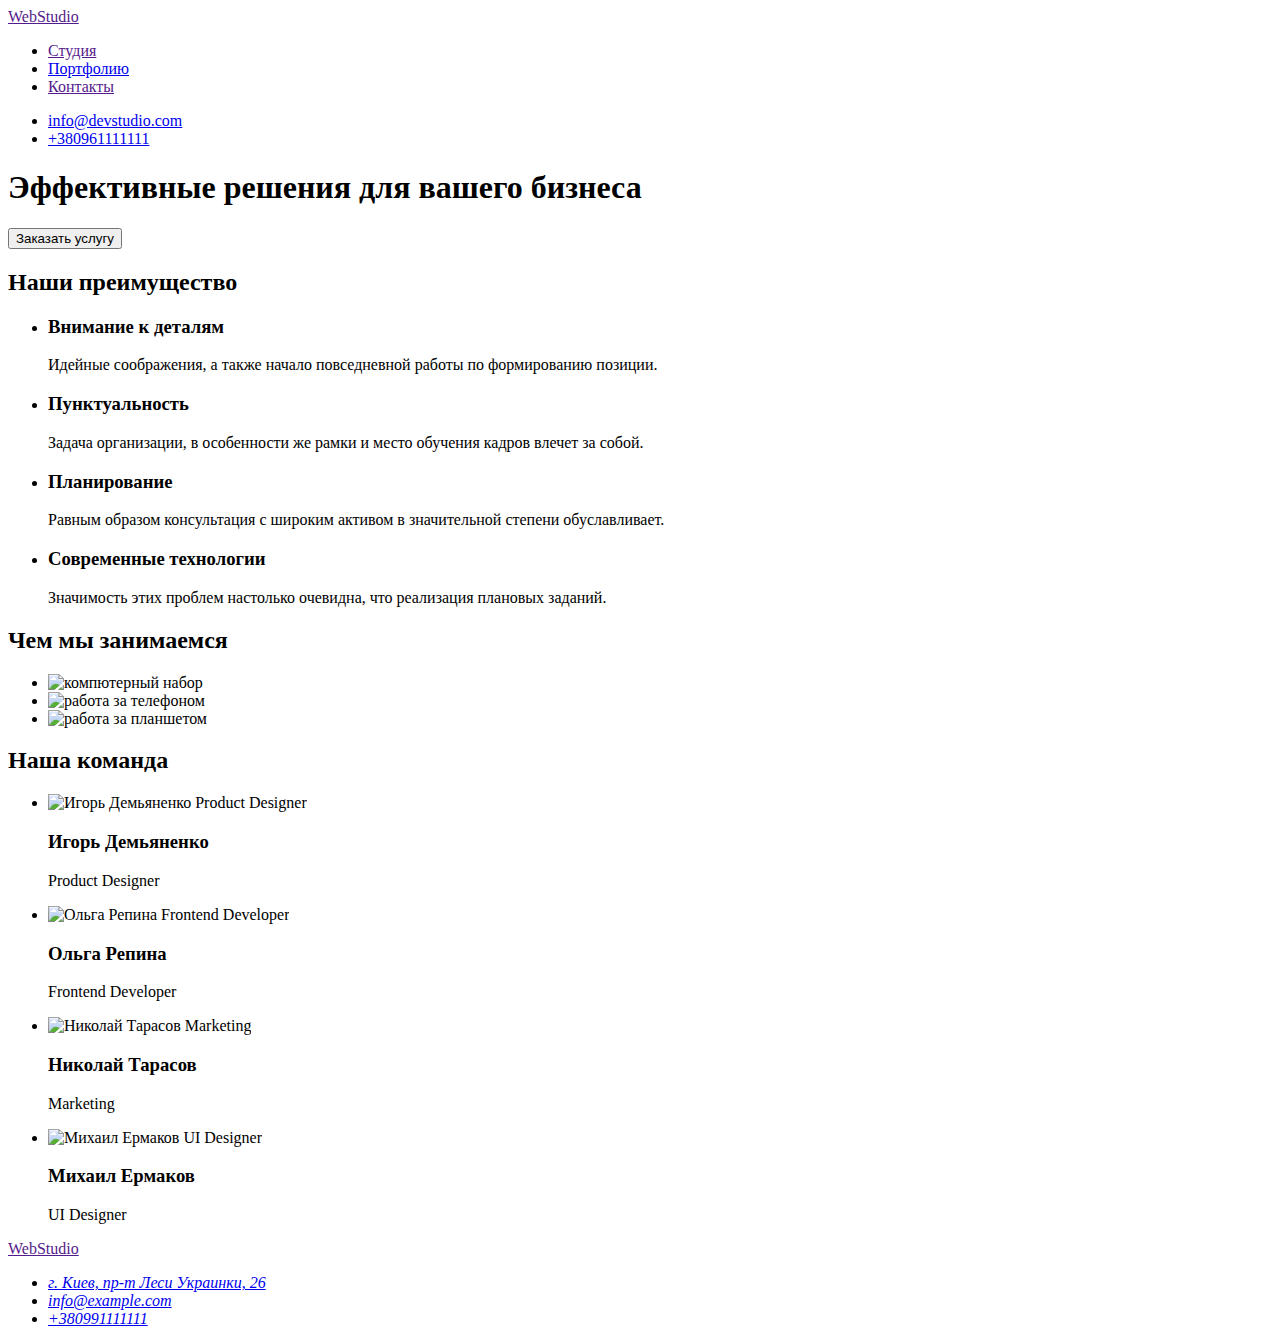
==== index.html @ 157e1feb "Add files via upload" ====
<!DOCTYPE html>
<html lang="ru">
  <head>
    <meta charset="UTF-8" />
    <meta http-equiv="X-UA-Compatible" content="IE=edge" />
    <meta name="viewport" content="width=device-width, initial-scale=1.0" />
    <link rel="preconnect" href="https://fonts.googleapis.com" />
    <link rel="preconnect" href="https://fonts.gstatic.com" crossorigin />
    <link
      href="https://fonts.googleapis.com/css2?family=Raleway:wght@700&family=Roboto:wght@400;500;700;900&display=swap"
      rel="stylesheet"
    />
    <link rel="stylesheet" href="./css/style.css" />
    <title>WebStudio</title>
  </head>
  <body>
    <header class="header">
      <nav class="header-nav">
        <a href="" class="header-logo"
          >Web<span class="header-logo-studio">Studio</span>
        </a>
        <ul class="header-list-item">
          <li><a href="" class="header-link-current">Студия</a></li>
          <li><a href="./portfolio.html" class="header-link">Портфолию</a></li>
          <li><a href="" class="header-link">Контакты</a></li>
        </ul>
      </nav>
      <ul class="header-list-item">
        <li class="header-list">
          <a href="mailto:info@devstudio.com" class="link-contact"
            >info@devstudio.com</a
          >
        </li>
        <li class="header-list">
          <a href="tel:+380961111111" class="link-contact">+380961111111</a>
        </li>
      </ul>
    </header>

    <main class="main">
      <section class="main-link">
        <h1 class="main-item">Эффективные решения для вашего бизнеса</h1>
        <button type="button" class="header-btn">Заказать услугу</button>
      </section>

      <section class="hero">
        <h2 class="hero-item">Наши преимущество</h2>
        <ul class="header-list-item">
          <li class="hero-link">
            <h3 class="hero-link-info">Внимание к деталям</h3>
            <p class="hero-info">
              Идейные соображения, а также начало повседневной работы по
              формированию позиции.
            </p>
          </li>
          <li class="hero-link">
            <h3 class="hero-link-info">Пунктуальность</h3>
            <p class="hero-info">
              Задача организации, в особенности же рамки и место обучения кадров
              влечет за собой.
            </p>
          </li>
          <li class="hero-link">
            <h3 class="hero-link-info">Планирование</h3>
            <p class="hero-info">
              Равным образом консультация с широким активом в значительной
              степени обуславливает.
            </p>
          </li>
          <li class="hero-link">
            <h3 class="hero-link-info">Современные технологии</h3>
            <p class="hero-info">
              Значимость этих проблем настолько очевидна, что реализация
              плановых заданий.
            </p>
          </li>
        </ul>
      </section>
      <section class="images">
        <h2 class="images-item">Чем мы занимаемся</h2>
        <ul class="header-list-item">
          <li class="images-link">
            <img src="./images/box1.jpg" alt="компютерный набор" width="370" />
          </li>
          <li class="images-link">
            <img
              src="./images/box2.jpg"
              alt="работа за телефоном"
              width="370"
            />
          </li>
          <li class="images-link">
            <img
              src="./images/box3.jpg"
              alt="работа за планшетом"
              width="370"
            />
          </li>
        </ul>
      </section>
      <section class="personal">
        <h2 class="personal-item">Наша команда</h2>
        <ul class="header-list-item">
          <li class="personal-link">
            <img
              src="./images/img(1).jpg"
              alt="Игорь Демьяненко Product Designer"
              width="270"
            />
            <h3 class="personal-link-item">Игорь Демьяненко</h3>
            <p class="personal-item-info">Product Designer</p>
          </li>
          <li class="personal-link">
            <img
              src="./images/img(2).jpg"
              alt="Ольга Репина Frontend Developer"
              width="270"
            />
            <h3 class="personal-link-item">Ольга Репина</h3>
            <p class="personal-item-info">Frontend Developer</p>
          </li>
          <li class="personal-link">
            <img
              src="./images/img(3).jpg"
              alt="Николай Тарасов Marketing"
              width="270"
            />
            <h3 class="personal-link-item">Николай Тарасов</h3>
            <p class="personal-item-info">Marketing</p>
          </li>
          <li class="personal-link">
            <img
              src="./images/img(4).jpg"
              alt="Михаил Ермаков UI Designer"
              width="270"
            />
            <h3 class="personal-link-item">Михаил Ермаков</h3>
            <p class="personal-item-info">UI Designer</p>
          </li>
        </ul>
      </section>
      <footer class="footer">
        <a href="" class="footer-logo"
          >Web<span class="footer-logo-studio">Studio</span></a
        >
        <address class="address">
          <ul class="header-list-item">
            <li class="address-info">
              <a
                class="address"
                href="https://goo.gl/maps/joUUec5pybABdhPs8"
                target="_blank"
                rel="noopener noindex nofollow"
                >г. Киев, пр-т Леси Украинки, 26</a
              >
            </li>
            <li class="address-link">
              <a href="mailto:info@example.com" class="address-contact"
                >info@example.com</a
              >
            </li>
            <li class="address-link">
              <a href="tel:+380991111111" class="address-contact"
                >+380991111111</a
              >
            </li>
          </ul>
        </address>
      </footer>
    </main>
  </body>
</html>
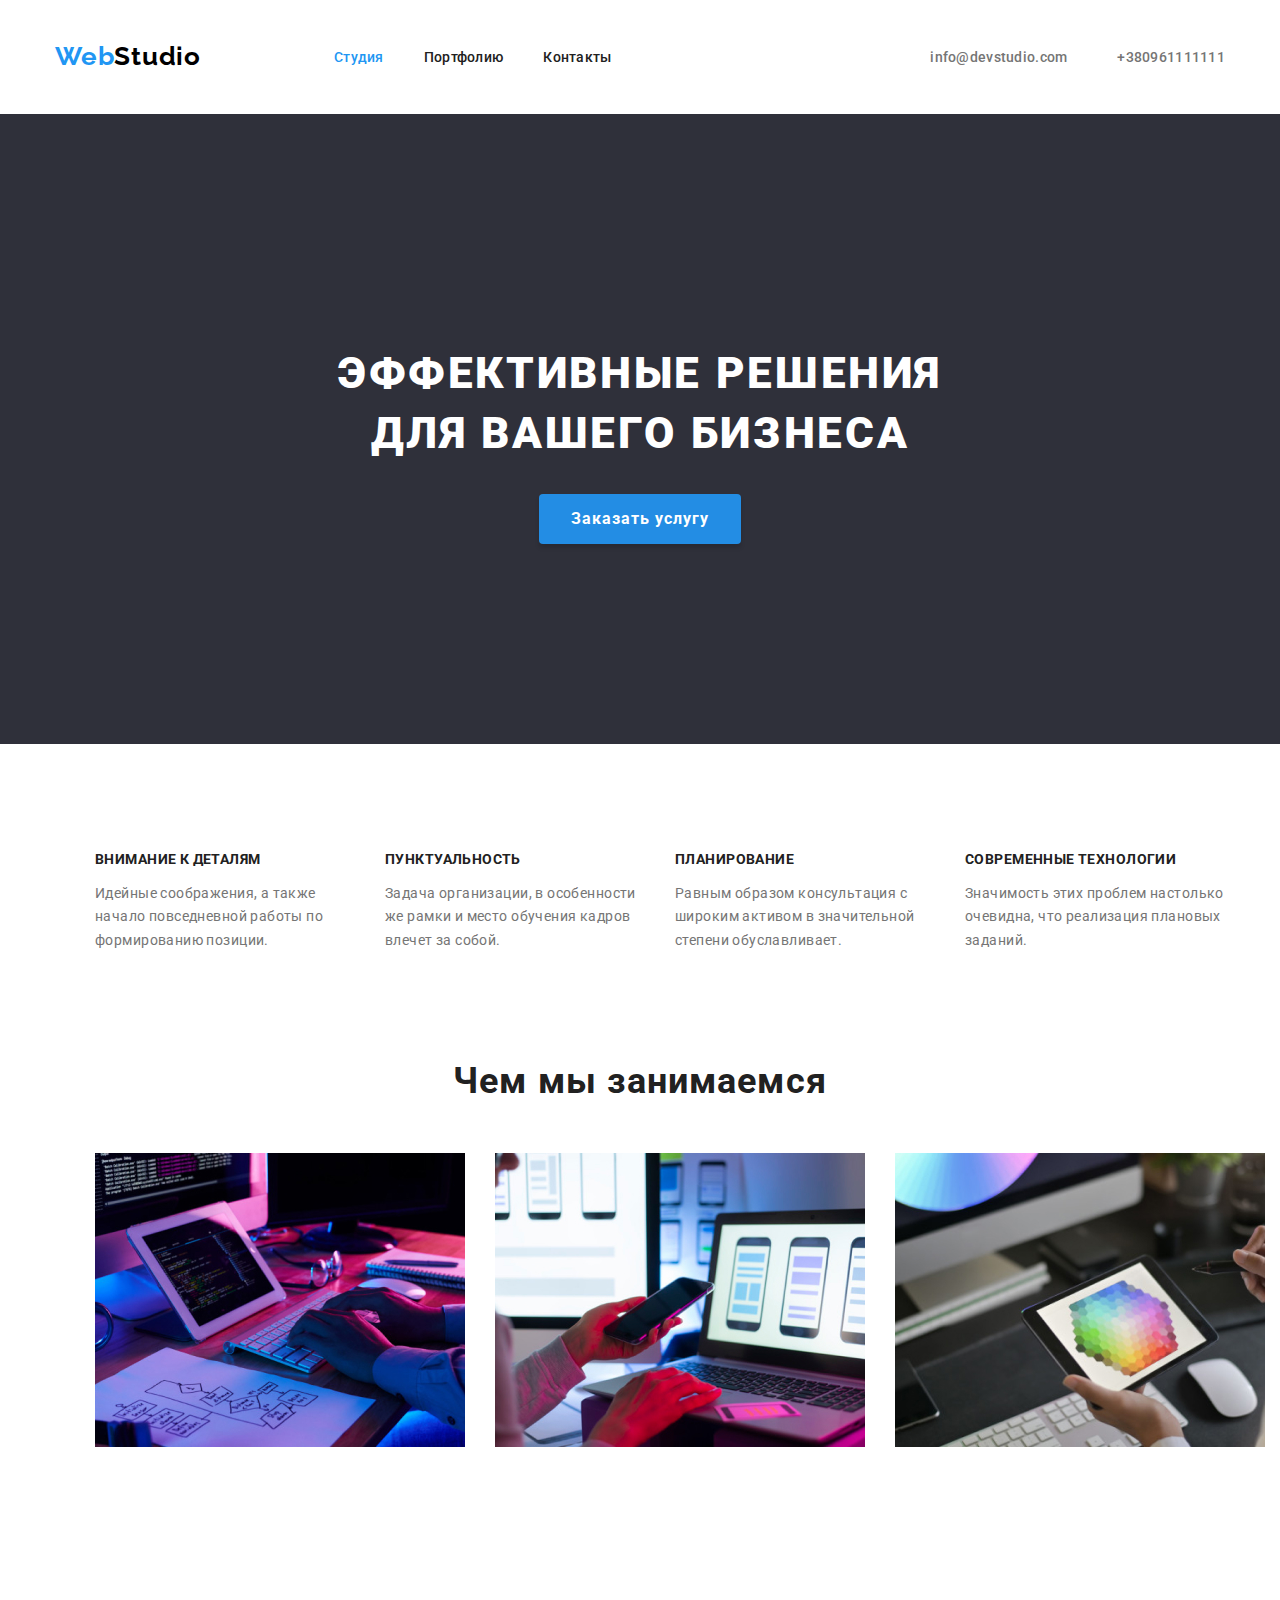
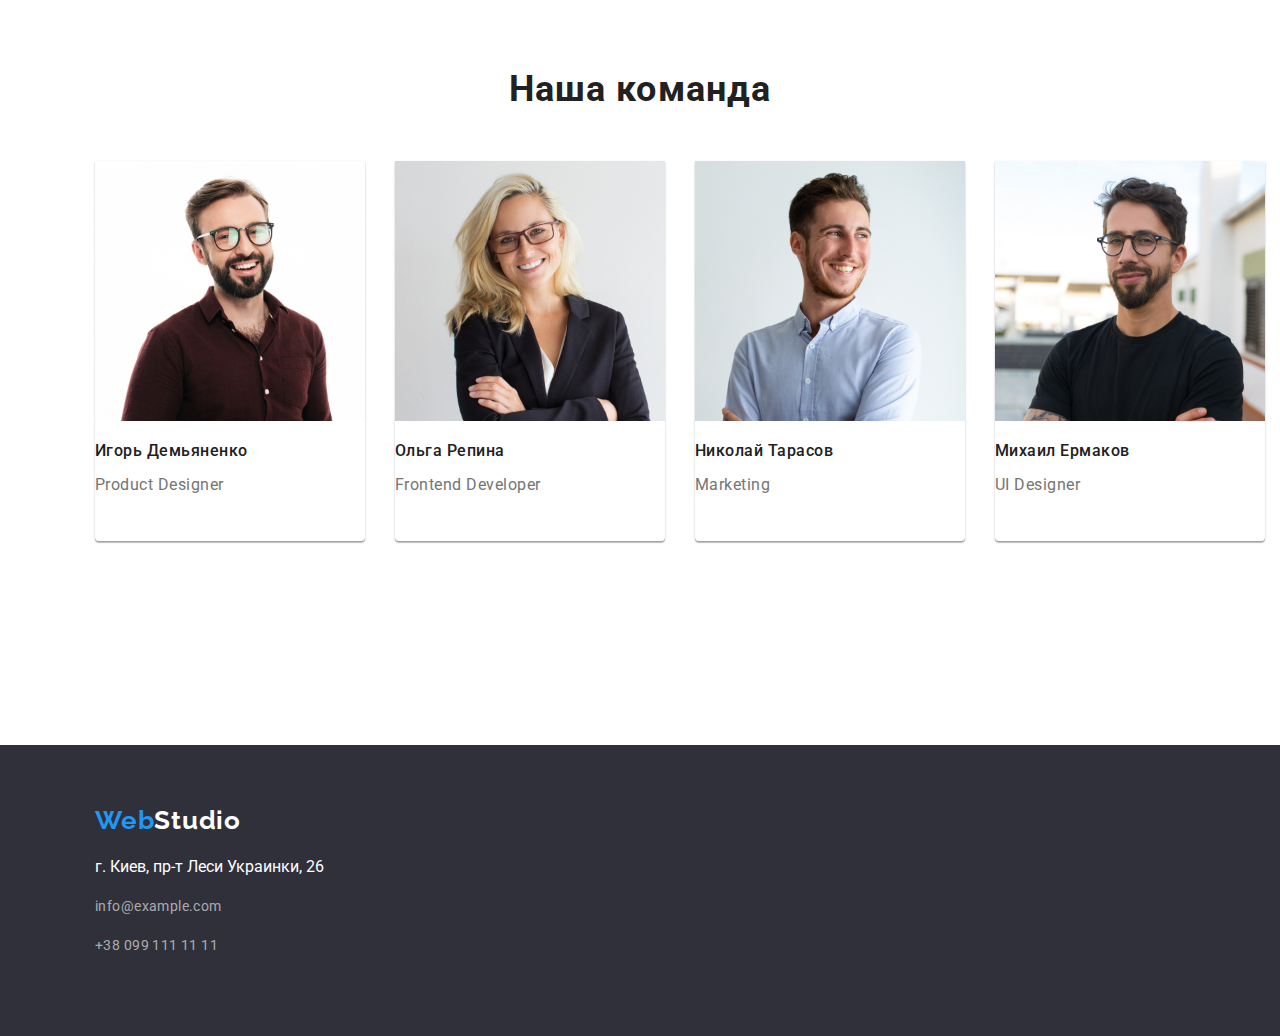
==== commit c2a2cc1f: "start" ====
--- a/index.html
+++ b/index.html
@@ -7,6 +7,13 @@
     <link rel="preconnect" href="https://fonts.googleapis.com" />
     <link rel="preconnect" href="https://fonts.gstatic.com" crossorigin />
     <link
+      rel="stylesheet"
+      href="https://cdnjs.cloudflare.com/ajax/libs/modern-normalize/1.1.0/modern-normalize.css"
+      integrity="sha512-Y0MM+V6ymRKN2zStTqzQ227DWhhp4Mzdo6gnlRnuaNCbc+YN/ZH0sBCLTM4M0oSy9c9VKiCvd4Jk44aCLrNS5Q=="
+      crossorigin="anonymous"
+      referrerpolicy="no-referrer"
+    />
+    <link
       href="https://fonts.googleapis.com/css2?family=Raleway:wght@700&family=Roboto:wght@400;500;700;900&display=swap"
       rel="stylesheet"
     />
@@ -15,157 +22,184 @@
   </head>
   <body>
     <header class="header">
-      <nav class="header-nav">
-        <a href="" class="header-logo"
-          >Web<span class="header-logo-studio">Studio</span>
-        </a>
-        <ul class="header-list-item">
-          <li><a href="" class="header-link-current">Студия</a></li>
-          <li><a href="./portfolio.html" class="header-link">Портфолию</a></li>
-          <li><a href="" class="header-link">Контакты</a></li>
-        </ul>
-      </nav>
-      <ul class="header-list-item">
-        <li class="header-list">
-          <a href="mailto:info@devstudio.com" class="link-contact"
-            >info@devstudio.com</a
-          >
-        </li>
-        <li class="header-list">
-          <a href="tel:+380961111111" class="link-contact">+380961111111</a>
-        </li>
-      </ul>
+      <div class="container main-nav">
+        <nav class="header-nav">
+          <a href="" class="header-logo"
+            >Web<span class="header-logo-studio">Studio</span>
+          </a>
+          <ul class="header-item">
+            <li class="header-list">
+              <a href="" class="header-link-current">Студия</a>
+            </li>
+            <li class="header-list">
+              <a href="./portfolio.html" class="header-link">Портфолию</a>
+            </li>
+            <li class="header-list">
+              <a href="" class="header-link">Контакты</a>
+            </li>
+          </ul>
+
+          <div class="header-item-contact-item">
+            <ul class="header-item-contact">
+              <li class="header-list">
+                <a href="mailto:info@devstudio.com" class="link-contact"
+                  >info@devstudio.com</a
+                >
+              </li>
+              <li class="header-list">
+                <a href="tel:+380961111111" class="link-contact"
+                  >+380961111111</a
+                >
+              </li>
+            </ul>
+          </div>
+        </nav>
+      </div>
     </header>
 
     <main class="main">
       <section class="main-link">
-        <h1 class="main-item">Эффективные решения для вашего бизнеса</h1>
-        <button type="button" class="header-btn">Заказать услугу</button>
+        <div class="container-btn">
+          <h1 class="main-item">Эффективные решения для вашего бизнеса</h1>
+          <button type="button" class="header-btn">Заказать услугу</button>
+        </div>
       </section>
 
       <section class="hero">
         <h2 class="hero-item">Наши преимущество</h2>
-        <ul class="header-list-item">
-          <li class="hero-link">
-            <h3 class="hero-link-info">Внимание к деталям</h3>
-            <p class="hero-info">
-              Идейные соображения, а также начало повседневной работы по
-              формированию позиции.
-            </p>
-          </li>
-          <li class="hero-link">
-            <h3 class="hero-link-info">Пунктуальность</h3>
-            <p class="hero-info">
-              Задача организации, в особенности же рамки и место обучения кадров
-              влечет за собой.
-            </p>
-          </li>
-          <li class="hero-link">
-            <h3 class="hero-link-info">Планирование</h3>
-            <p class="hero-info">
-              Равным образом консультация с широким активом в значительной
-              степени обуславливает.
-            </p>
-          </li>
-          <li class="hero-link">
-            <h3 class="hero-link-info">Современные технологии</h3>
-            <p class="hero-info">
-              Значимость этих проблем настолько очевидна, что реализация
-              плановых заданий.
-            </p>
-          </li>
-        </ul>
+        <div class="container-hero">
+          <ul class="header-list-item">
+            <li class="hero-link">
+              <h3 class="hero-link-info">Внимание к деталям</h3>
+              <p class="hero-info">
+                Идейные соображения, а также начало повседневной работы по
+                формированию позиции.
+              </p>
+            </li>
+            <li class="hero-link">
+              <h3 class="hero-link-info">Пунктуальность</h3>
+              <p class="hero-info">
+                Задача организации, в особенности же рамки и место обучения
+                кадров влечет за собой.
+              </p>
+            </li>
+            <li class="hero-link">
+              <h3 class="hero-link-info">Планирование</h3>
+              <p class="hero-info">
+                Равным образом консультация с широким активом в значительной
+                степени обуславливает.
+              </p>
+            </li>
+            <li class="hero-link">
+              <h3 class="hero-link-info">Современные технологии</h3>
+              <p class="hero-info">
+                Значимость этих проблем настолько очевидна, что реализация
+                плановых заданий.
+              </p>
+            </li>
+          </ul>
+        </div>
       </section>
       <section class="images">
-        <h2 class="images-item">Чем мы занимаемся</h2>
-        <ul class="header-list-item">
-          <li class="images-link">
-            <img src="./images/box1.jpg" alt="компютерный набор" width="370" />
-          </li>
-          <li class="images-link">
-            <img
-              src="./images/box2.jpg"
-              alt="работа за телефоном"
-              width="370"
-            />
-          </li>
-          <li class="images-link">
-            <img
-              src="./images/box3.jpg"
-              alt="работа за планшетом"
-              width="370"
-            />
-          </li>
-        </ul>
+        <div class="container-images">
+          <h2 class="images-item">Чем мы занимаемся</h2>
+          <ul class="header-list-item-images">
+            <li class="images-link">
+              <img
+                src="./images/box1.jpg"
+                alt="компютерный набор"
+                width="370"
+              />
+            </li>
+            <li class="images-link">
+              <img
+                src="./images/box2.jpg"
+                alt="работа за телефоном"
+                width="370"
+              />
+            </li>
+            <li class="images-link">
+              <img
+                src="./images/box3.jpg"
+                alt="работа за планшетом"
+                width="370"
+              />
+            </li>
+          </ul>
+        </div>
       </section>
       <section class="personal">
-        <h2 class="personal-item">Наша команда</h2>
-        <ul class="header-list-item">
-          <li class="personal-link">
-            <img
-              src="./images/img(1).jpg"
-              alt="Игорь Демьяненко Product Designer"
-              width="270"
-            />
-            <h3 class="personal-link-item">Игорь Демьяненко</h3>
-            <p class="personal-item-info">Product Designer</p>
-          </li>
-          <li class="personal-link">
-            <img
-              src="./images/img(2).jpg"
-              alt="Ольга Репина Frontend Developer"
-              width="270"
-            />
-            <h3 class="personal-link-item">Ольга Репина</h3>
-            <p class="personal-item-info">Frontend Developer</p>
-          </li>
-          <li class="personal-link">
-            <img
-              src="./images/img(3).jpg"
-              alt="Николай Тарасов Marketing"
-              width="270"
-            />
-            <h3 class="personal-link-item">Николай Тарасов</h3>
-            <p class="personal-item-info">Marketing</p>
-          </li>
-          <li class="personal-link">
-            <img
-              src="./images/img(4).jpg"
-              alt="Михаил Ермаков UI Designer"
-              width="270"
-            />
-            <h3 class="personal-link-item">Михаил Ермаков</h3>
-            <p class="personal-item-info">UI Designer</p>
-          </li>
-        </ul>
+        <div class="container-personal">
+          <h2 class="personal-item">Наша команда</h2>
+          <ul class="header-list-item-personal">
+            <li class="personal-link">
+              <img
+                src="./images/img(1).jpg"
+                alt="Игорь Демьяненко Product Designer"
+                width="270"
+              />
+              <h3 class="personal-link-item">Игорь Демьяненко</h3>
+              <p class="personal-item-info">Product Designer</p>
+            </li>
+            <li class="personal-link">
+              <img
+                src="./images/img(2).jpg"
+                alt="Ольга Репина Frontend Developer"
+                width="270"
+              />
+              <h3 class="personal-link-item">Ольга Репина</h3>
+              <p class="personal-item-info">Frontend Developer</p>
+            </li>
+            <li class="personal-link">
+              <img
+                src="./images/img(3).jpg"
+                alt="Николай Тарасов Marketing"
+                width="270"
+              />
+              <h3 class="personal-link-item">Николай Тарасов</h3>
+              <p class="personal-item-info">Marketing</p>
+            </li>
+            <li class="personal-link">
+              <img
+                src="./images/img(4).jpg"
+                alt="Михаил Ермаков UI Designer"
+                width="270"
+              />
+              <h3 class="personal-link-item">Михаил Ермаков</h3>
+              <p class="personal-item-info">UI Designer</p>
+            </li>
+          </ul>
+        </div>
       </section>
       <footer class="footer">
-        <a href="" class="footer-logo"
-          >Web<span class="footer-logo-studio">Studio</span></a
-        >
-        <address class="address">
-          <ul class="header-list-item">
-            <li class="address-info">
-              <a
-                class="address"
-                href="https://goo.gl/maps/joUUec5pybABdhPs8"
-                target="_blank"
-                rel="noopener noindex nofollow"
-                >г. Киев, пр-т Леси Украинки, 26</a
-              >
-            </li>
-            <li class="address-link">
-              <a href="mailto:info@example.com" class="address-contact"
-                >info@example.com</a
-              >
-            </li>
-            <li class="address-link">
-              <a href="tel:+380991111111" class="address-contact"
-                >+380991111111</a
-              >
-            </li>
-          </ul>
-        </address>
+        <div class="container">
+          <a href="" class="footer-logo"
+            >Web<span class="footer-logo-studio">Studio</span></a
+          >
+          <address class="address-container">
+            <ul class="header-list-item-footer">
+              <li class="address-link">
+                <a
+                  class="address"
+                  href="https://goo.gl/maps/joUUec5pybABdhPs8"
+                  target="_blank"
+                  rel="noopener noindex nofollow"
+                  >г. Киев, пр-т Леси Украинки, 26</a
+                >
+              </li>
+              <li class="address-link">
+                <a href="mailto:info@example.com" class="address-contact"
+                  >info@example.com</a
+                >
+              </li>
+              <li class="address-link">
+                <a href="tel:+380991111111" class="address-contact"
+                  >+38 099 111 11 11</a
+                >
+              </li>
+            </ul>
+          </address>
+        </div>
       </footer>
     </main>
   </body>
--- a/css/style.css
+++ b/css/style.css
@@ -0,0 +1,593 @@
+:root {
+  --color: #2196f3;
+  --black--color: #000000;
+  --text-color: #212121;
+  --background-color: #2f303a;
+  --text-info: #757575;
+  --block-color: #ffffff;
+  --background: #238de4;
+}
+body {
+  font-family: "Roboto", sans-serif;
+}
+
+/* ------------------Лого-------------*/
+
+.hero-logo {
+  margin-left: 15px;
+}
+.header-logo {
+  padding-top: 24px;
+  padding-bottom: 25px;
+}
+.header-logo {
+  font-family: "Raleway";
+  font-weight: 700;
+  font-size: 26px;
+  line-height: 1.19;
+  letter-spacing: 0.03em;
+  color: var(--color);
+  text-decoration: none;
+}
+.header-logo-studio {
+  color: var(--black--color);
+}
+/*----------меню-top--------*/
+.header-item {
+  list-style-type: none;
+}
+.header-item-contact {
+  list-style-type: none;
+}
+.header-list-item {
+  list-style-type: none;
+}
+.header-link:hover,
+.header-link:focus {
+  color: var(--color);
+}
+
+.header-link-current {
+  text-decoration: none;
+  font-weight: 500;
+  font-size: 14px;
+  line-height: 1.14;
+  letter-spacing: 0.02em;
+  color: var(--color);
+}
+
+.header-link {
+  text-decoration: none;
+  font-weight: 500;
+  font-size: 14px;
+  line-height: 1.14;
+  letter-spacing: 0.02em;
+  color: var(--text-color);
+}
+
+/*-------------------------------ХЕДЕР-------------------------*/
+
+.header-item {
+  display: flex;
+  margin-left: 93px;
+}
+.header-item li {
+  display: block;
+  margin-right: 40px;
+  padding-top: 32px;
+  padding-bottom: 32px;
+}
+
+/*------------КОНТАКТЫ---------*/
+.header-item-contact {
+  display: flex;
+}
+.header-item-contact-item {
+  margin-left: auto;
+}
+
+.header-item-contact .header-list + .header-list {
+  margin-left: 50px;
+}
+
+/*------------------ Хевер топ ---------------*/
+.header-nav {
+  display: flex;
+  align-items: center;
+  justify-content: flex-start;
+}
+.link {
+  text-decoration: none;
+}
+.link-contact:hover,
+.link-contact:focus {
+  color: var(--color);
+}
+.link-contact {
+  text-decoration: none;
+  font-weight: 500;
+  font-size: 14px;
+  line-height: 1.14;
+  letter-spacing: 0.02em;
+  list-style-type: none;
+  color: var(--text-info);
+}
+/*-------------Вступ----------*/
+.main-link {
+  background: var(--background-color);
+}
+.main-link {
+  background-color: #2f303a;
+  padding-top: 200px;
+  padding-bottom: 200px;
+  text-align: center;
+}
+
+.main-item {
+  font-weight: 900;
+  font-size: 44px;
+  line-height: 1.36;
+  letter-spacing: 0.06em;
+  max-width: 700px;
+  margin-left: auto;
+  margin-right: auto;
+  margin-bottom: 30px;
+  text-transform: uppercase;
+  color: var(--block-color);
+}
+.header-btn:hover,
+.header-btn:focus {
+  background-color: var(--background);
+}
+
+.header-btn {
+  border: none;
+  cursor: pointer;
+  text-align: center;
+  margin-top: var(--typical-margin);
+  padding: 10px 32px;
+  min-width: 200px;
+  font-family: inherit;
+  font-weight: 700;
+  font-size: 16px;
+  line-height: 1.88;
+  letter-spacing: 0.06em;
+  border-radius: 4px;
+  color: var(--block-color);
+  background: var(--background);
+  box-shadow: 0px 4px 4px rgba(0, 0, 0, 0.15);
+}
+
+/*---------Наши преимущества--------*/
+.hero {
+  margin-top: 94px;
+  margin-bottom: 94px;
+}
+.container-hero {
+  width: 1200px;
+  padding-left: 15px;
+  padding-right: 15px;
+  margin-left: auto;
+  margin-right: auto;
+}
+.header-list-item {
+  display: flex;
+}
+.hero-link {
+  width: 270px;
+}
+.hero-link:not(:last-child) {
+  margin-right: 30px;
+}
+.hero-item {
+  position: absolute;
+  width: 1px;
+  height: 1px;
+  margin: -1px;
+  border: 0;
+  padding: 0;
+  white-space: nowarp;
+  clip-path: insert(100%);
+  clip: rect(0 0 0 0);
+}
+.hero-item {
+  font-weight: 700;
+  font-size: 36px;
+  line-height: 1.16;
+  text-align: center;
+  letter-spacing: 0.03em;
+  color: var(--text-color);
+}
+.hero-link-info {
+  font-weight: 700;
+  font-size: 14px;
+  line-height: 1.14;
+  letter-spacing: 0.03em;
+  text-transform: uppercase;
+  color: var(--text-color);
+}
+.hero-info {
+  font-size: 14px;
+  line-height: 1.71;
+  letter-spacing: 0.03em;
+  color: var(--text-info);
+}
+/*----------Чем занимаешься--------*/
+
+.container-images {
+  width: 1200px;
+  padding-left: 15px;
+  padding-right: 15px;
+  margin-left: auto;
+  margin-right: auto;
+}
+.header-list-item-images {
+  list-style-type: none;
+  display: flex;
+  margin-top: 50px;
+}
+
+.images-link:not(:last-child) {
+  margin-right: 30px;
+}
+.images {
+  margin-bottom: 94px;
+  margin-top: 94px;
+}
+.images-item {
+  display: block;
+}
+.images-item {
+  font-weight: 700;
+  font-size: 36px;
+  line-height: 1.16;
+  text-align: center;
+  letter-spacing: 0.03em;
+  color: var(--text-color);
+}
+/*-----------Наша команда----------*/
+
+.personal-link {
+  padding-bottom: 30px;
+  background-color: #ffffff;
+  box-shadow: 0px 1px 3px rgb(0 0 0 / 12%), 0px 1px 1px rgb(0 0 0 / 14%),
+    0px 2px 1px rgb(0 0 0 / 20%);
+  border-radius: 0px 0px 4px 4px;
+}
+.container-personal {
+  width: 1200px;
+  padding-left: 15px;
+  padding-right: 15px;
+  margin-left: auto;
+  margin-right: auto;
+}
+.personal {
+  display: block;
+}
+.personal {
+  padding-top: 94px;
+  padding-bottom: 94px;
+}
+
+.header-list-item-personal {
+  margin-top: 50px;
+  display: flex;
+  list-style-type: none;
+}
+.personal-link:not(:last-child) {
+  margin-right: 30px;
+}
+.personal-item {
+  font-weight: 700;
+  font-size: 36px;
+  line-height: 1.16;
+  text-align: center;
+  letter-spacing: 0.03em;
+  color: var(--text-color);
+}
+.personal-link-item {
+  font-weight: 500;
+  font-size: 16px;
+  line-height: 1.18;
+  letter-spacing: 0.03em;
+  color: var(--text-color);
+}
+.personal-item-info {
+  font-size: 16px;
+  line-height: 1.18;
+  letter-spacing: 0.03em;
+  color: var(--text-info);
+}
+/*--------------Лого меню-----------*/
+.container-footer {
+  display: block;
+}
+
+.address-container {
+  display: block;
+}
+.footer {
+  background: var(--background-color);
+}
+.footer-logo {
+  padding-left: 40px;
+  padding-bottom: 20px;
+}
+.footer-logo {
+  font-family: "Raleway";
+  font-weight: 700;
+  font-size: 26px;
+  line-height: 1.19;
+  letter-spacing: 0.03em;
+  text-decoration: none;
+  color: var(--color);
+}
+.footer-logo-studio {
+  color: var(--block-color);
+}
+.address p {
+  display: block;
+  margin-block-start: 1em;
+  margin-block-end: 1em;
+  margin-inline-start: 0px;
+  margin-inline-end: 0px;
+}
+
+/*----------------------Footer------------------------------------*/
+.header-list-item-footer {
+  display: block;
+  line-height: 30px;
+  list-style-type: none;
+}
+.footer {
+  background-color: var(--background-color);
+  padding-top: 60px;
+  padding-bottom: 60px;
+}
+footer {
+  margin-top: 94px;
+}
+.container {
+  width: 1200px;
+  padding-left: 15px;
+  padding-right: 15px;
+  margin-left: auto;
+  margin-right: auto;
+}
+
+/*------------Контакт-----------*/
+
+.address-info {
+  font-size: 14px;
+  line-height: 1.71;
+  letter-spacing: 0.03em;
+  color: var(--block-color);
+}
+.address-contact:hover,
+.address-contact:focus {
+  color: var(--color);
+}
+.address-contact {
+  font-style: normal;
+  text-decoration: none;
+  font-size: 14px;
+  line-height: 1.71;
+  letter-spacing: 0.03em;
+  color: rgba(255, 255, 255, 0.6);
+}
+
+/* ================== ПОРТФОЛИО ===============*/
+/*--------------------контакты-----------------*/
+
+.hero-nav {
+  width: 1200px;
+  padding-left: 15px;
+  padding-right: 15px;
+  margin-left: auto;
+  margin-right: auto;
+}
+
+.hero-logo {
+  font-family: "Raleway";
+  font-weight: 700;
+  font-size: 26px;
+  line-height: 1.19;
+  letter-spacing: 0.03em;
+  text-decoration: none;
+  color: var(--color);
+}
+
+.hero-logo-studio {
+  color: var(--black--color);
+}
+.header-link-current {
+  color: var(--color);
+}
+.header-list-item-hero {
+  list-style-type: none;
+}
+.header-list-item-hero {
+  padding-top: 32px;
+  padding-bottom: 32px;
+}
+.header-list-item-hero .header-link:last-child {
+  margin-right: 0;
+}
+/*--------------ХЕДЕР------------------------*/
+/*------------ КОНТАКТ-МАИЛ------------------*/
+.header-list-item-hero {
+  display: flex;
+  margin-left: 91px;
+}
+.header-list-item-hero li {
+  display: block;
+  margin-right: 40px;
+  padding-top: 32px;
+  padding-bottom: 32px;
+}
+
+.header-contact-list-item {
+  list-style-type: none;
+  display: flex;
+}
+.header-contact-list-item .header-list + .header-list {
+  margin-left: 50px;
+}
+.header-contact-list-item {
+  margin-left: auto;
+}
+/*--------------------HERO-NAV---------------------*/
+.hero-nav {
+  display: flex;
+  align-items: center;
+  align-self: flex-start;
+}
+
+.header-list-hero {
+  margin-top: 40px;
+}
+
+.header-contact-list-item li {
+  margin-left: 333px;
+}
+/*------------------------НАШИ САЙТЫ------------------*/
+.header-list-item-button {
+  list-style-type: none;
+}
+.header-list-item-button {
+  display: flex;
+  justify-content: center;
+  margin-bottom: 50px;
+}
+.header-list-item-button {
+  margin-top: 94px;
+}
+.container-button {
+  width: 1200px;
+  padding-left: 15px;
+  padding-right: 15px;
+  margin-left: auto;
+  margin-right: auto;
+}
+.header-list-item-button {
+  padding: 0;
+  margin: 0;
+}
+.header-list-item-button li {
+  margin-right: 8px;
+}
+.header-list-item-button {
+  margin-bottom: 90px;
+}
+
+.button-item {
+  cursor: pointer;
+  padding: 6px 22px;
+  font-family: inherit;
+  font-style: normal;
+  font-weight: 500;
+  font-size: 16px;
+  line-height: 1.62;
+  text-align: center;
+  letter-spacing: 0.03em;
+  color: var(--primary-text-color);
+  background-color: #f5f4fa;
+  border-radius: 4px;
+  border: none;
+}
+
+/*-------------Главное меню-----------------*/
+.button-item {
+  cursor: pointer;
+}
+
+.button-item.main {
+  font-family: inherit;
+  font-style: normal;
+  font-weight: 500;
+  font-size: 16px;
+  line-height: 1.62;
+  text-align: center;
+  letter-spacing: 0.03em;
+  color: #ffffff;
+  background: var(--background);
+}
+.button-item:hover,
+.button-item:focus {
+  background: var(--background);
+  color: #ffffff;
+}
+.button-item {
+  font-family: inherit;
+  font-weight: 500;
+  font-size: 16px;
+  line-height: 1.62;
+  letter-spacing: 0.03em;
+  color: var(--primary-text-color);
+  background-color: #f5f4fa;
+  border-radius: 4px;
+}
+
+.product-button {
+  position: absolute;
+  width: 1px;
+  height: 1px;
+  margin: -1px;
+  border: 0;
+  padding: 0;
+  white-space: nowarp;
+  clip-path: insert(100%);
+  clip: rect(0 0 0 0);
+  overflow: hidden;
+}
+/*-------------Наши проекты---------------*/
+
+.images-product {
+  font-weight: 700;
+  font-size: 18px;
+  line-height: 2;
+  letter-spacing: 0.06em;
+  color: var(--text-color);
+}
+.images-item-product {
+  font-size: 16px;
+  line-height: 1.87;
+  letter-spacing: 0.03em;
+  color: var(--text-info);
+}
+/*----------------------------------КАРТИНКИ = 9 --------------*/
+.header-list-item-link {
+  list-style-type: none;
+}
+.header-list-item-link {
+  display: flex;
+  flex-wrap: wrap;
+  margin-left: -30px;
+  margin-top: -30px;
+}
+
+/*------------Контакты-----------*/
+.address-contact-info {
+  background: var(--background-color);
+}
+.address {
+  font-style: normal;
+  color: var(--block-color);
+  text-decoration: none;
+}
+.address-contact-info {
+  margin-top: 20px;
+}
+.container {
+  width: 1200px;
+  padding-left: 15px;
+  padding-right: 15px;
+  margin-left: auto;
+  margin-right: auto;
+}
+.header-list-item-list {
+  list-style-type: none;
+}
+.address-link {
+  margin-top: 9px;
+}
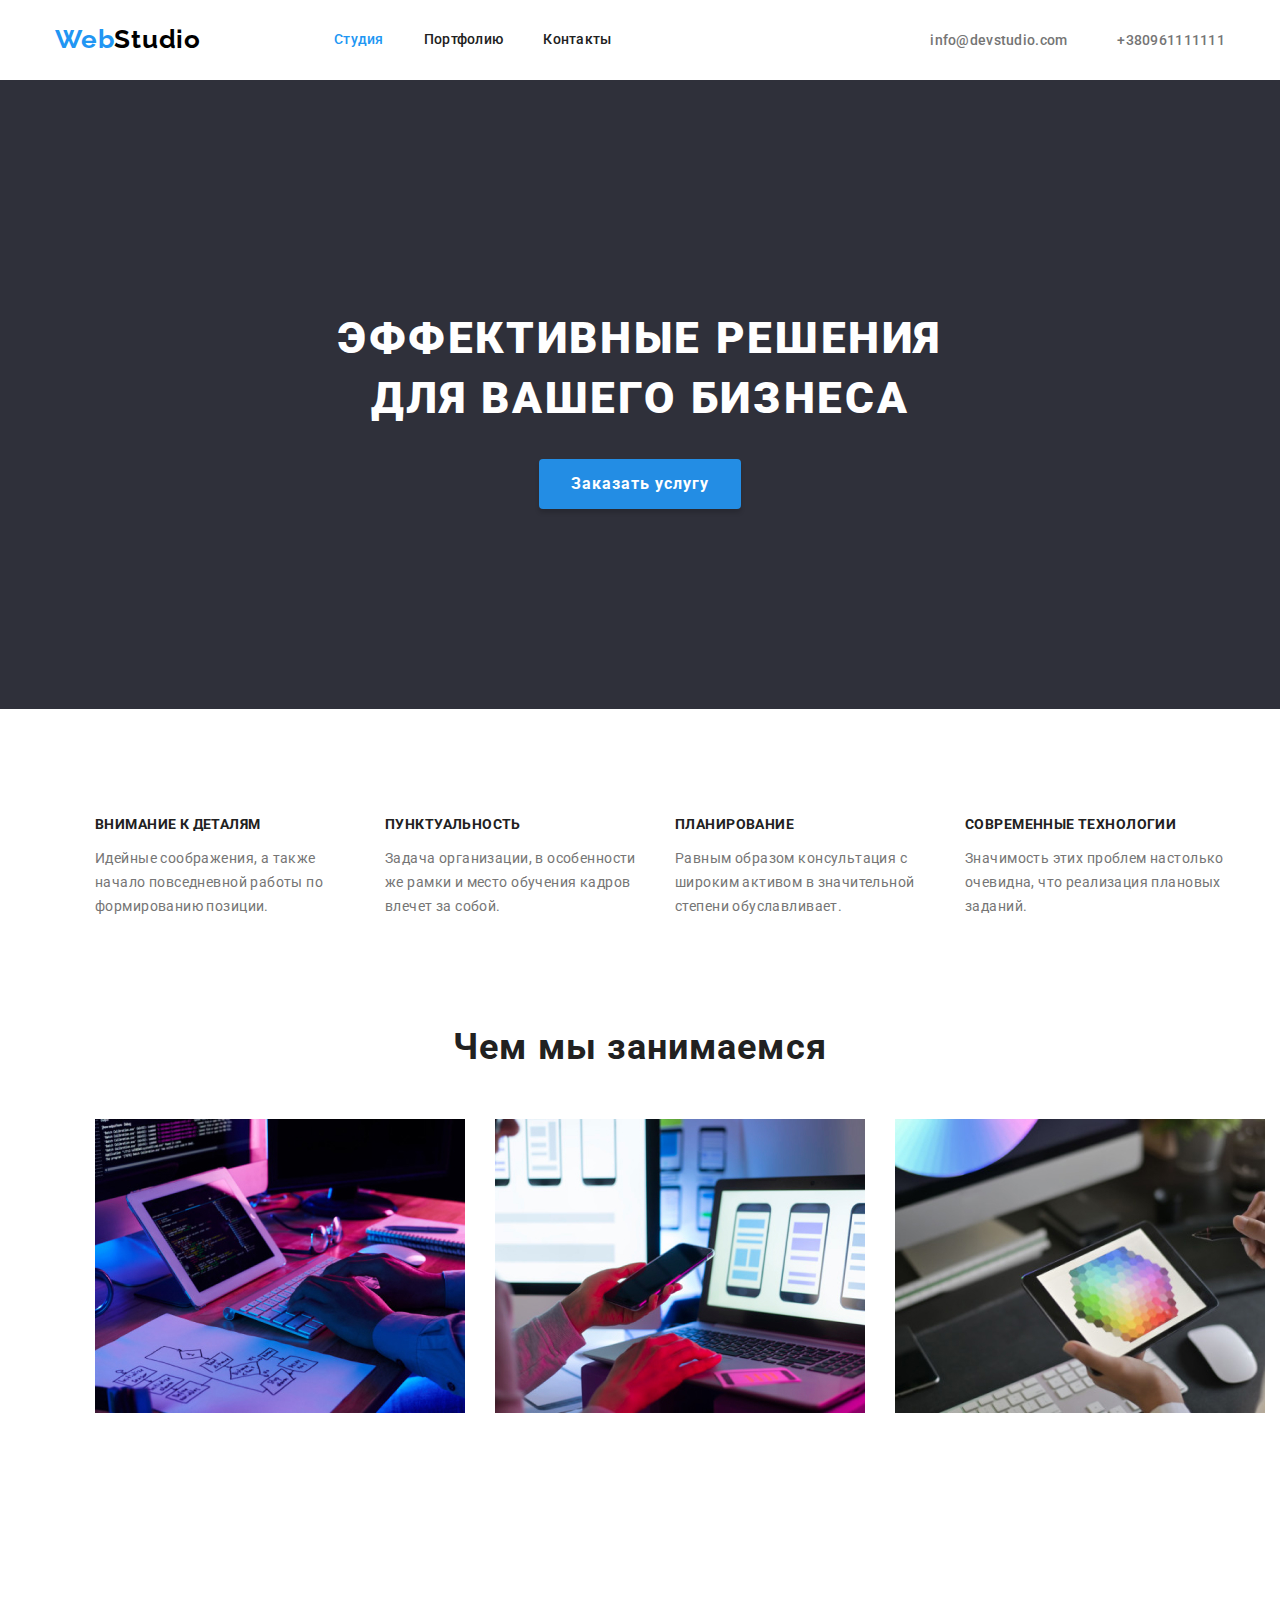
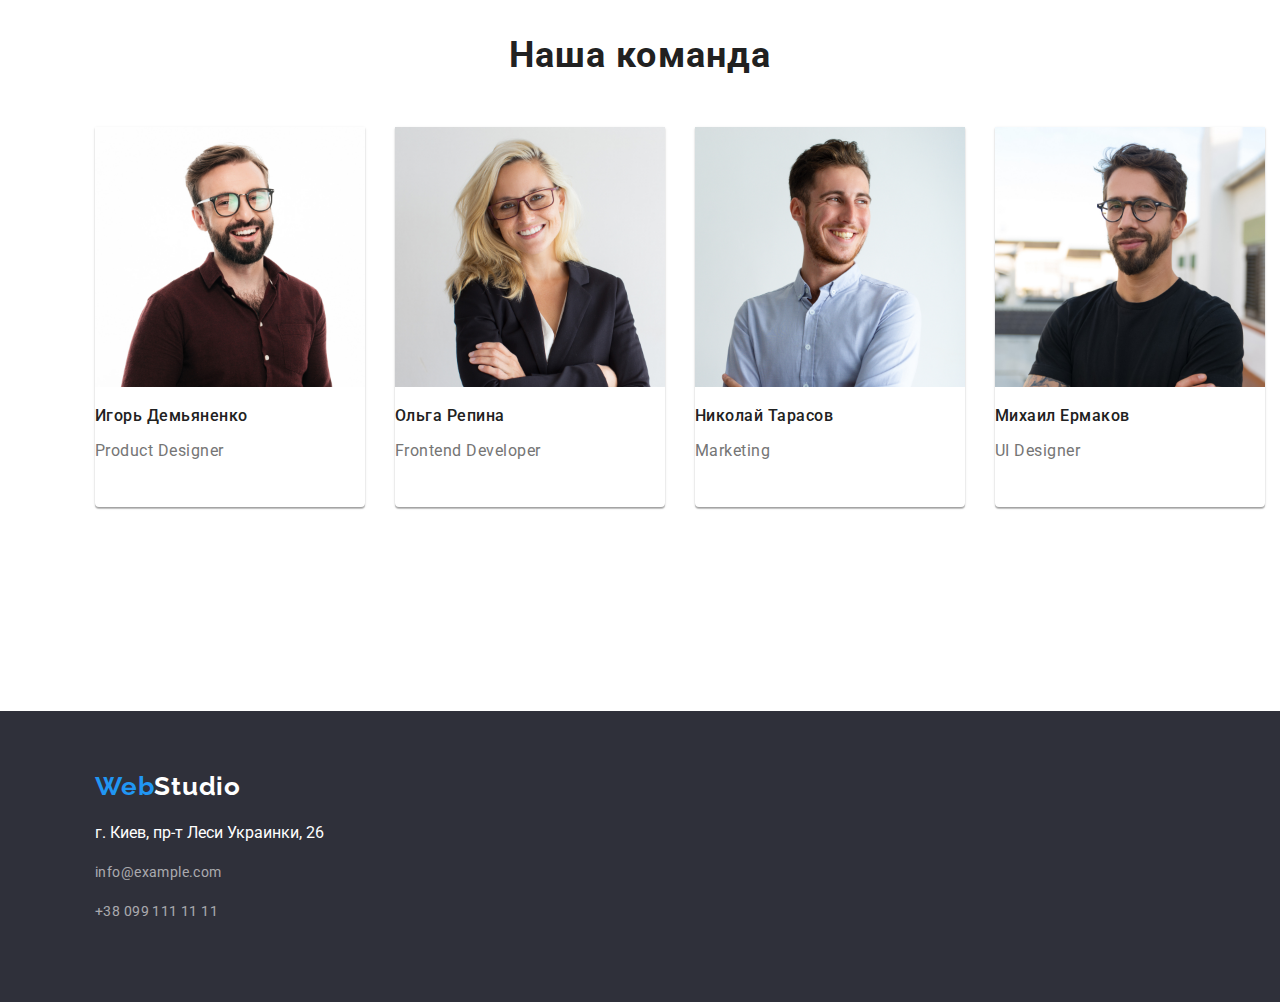
==== commit 044a9c94: "start" ====
--- a/index.html
+++ b/index.html
@@ -27,14 +27,14 @@
           <a href="" class="header-logo"
             >Web<span class="header-logo-studio">Studio</span>
           </a>
-          <ul class="header-item">
-            <li class="header-list">
+          <ul class="list header-list">
+            <li class="item header-item">
               <a href="" class="header-link-current">Студия</a>
             </li>
-            <li class="header-list">
+            <li class="item header-item">
               <a href="./portfolio.html" class="header-link">Портфолию</a>
             </li>
-            <li class="header-list">
+            <li class="item header-item">
               <a href="" class="header-link">Контакты</a>
             </li>
           </ul>
--- a/css/style.css
+++ b/css/style.css
@@ -9,6 +9,27 @@
 }
 body {
   font-family: "Roboto", sans-serif;
+}
+/*-------------------------Хедер портфолио новое ------------*/
+.header-logo {
+  padding-right: 93px;
+}
+.hero-logo {
+  padding-right: 91px;
+}
+.container-nav {
+  margin-bottom: 75px;
+}
+.list li {
+  margin-left: 40px;
+}
+.list {
+  display: flex;
+}
+.list {
+  list-style: none;
+  padding: 0;
+  margin: 0;
 }
 
 /* ------------------Лого-------------*/
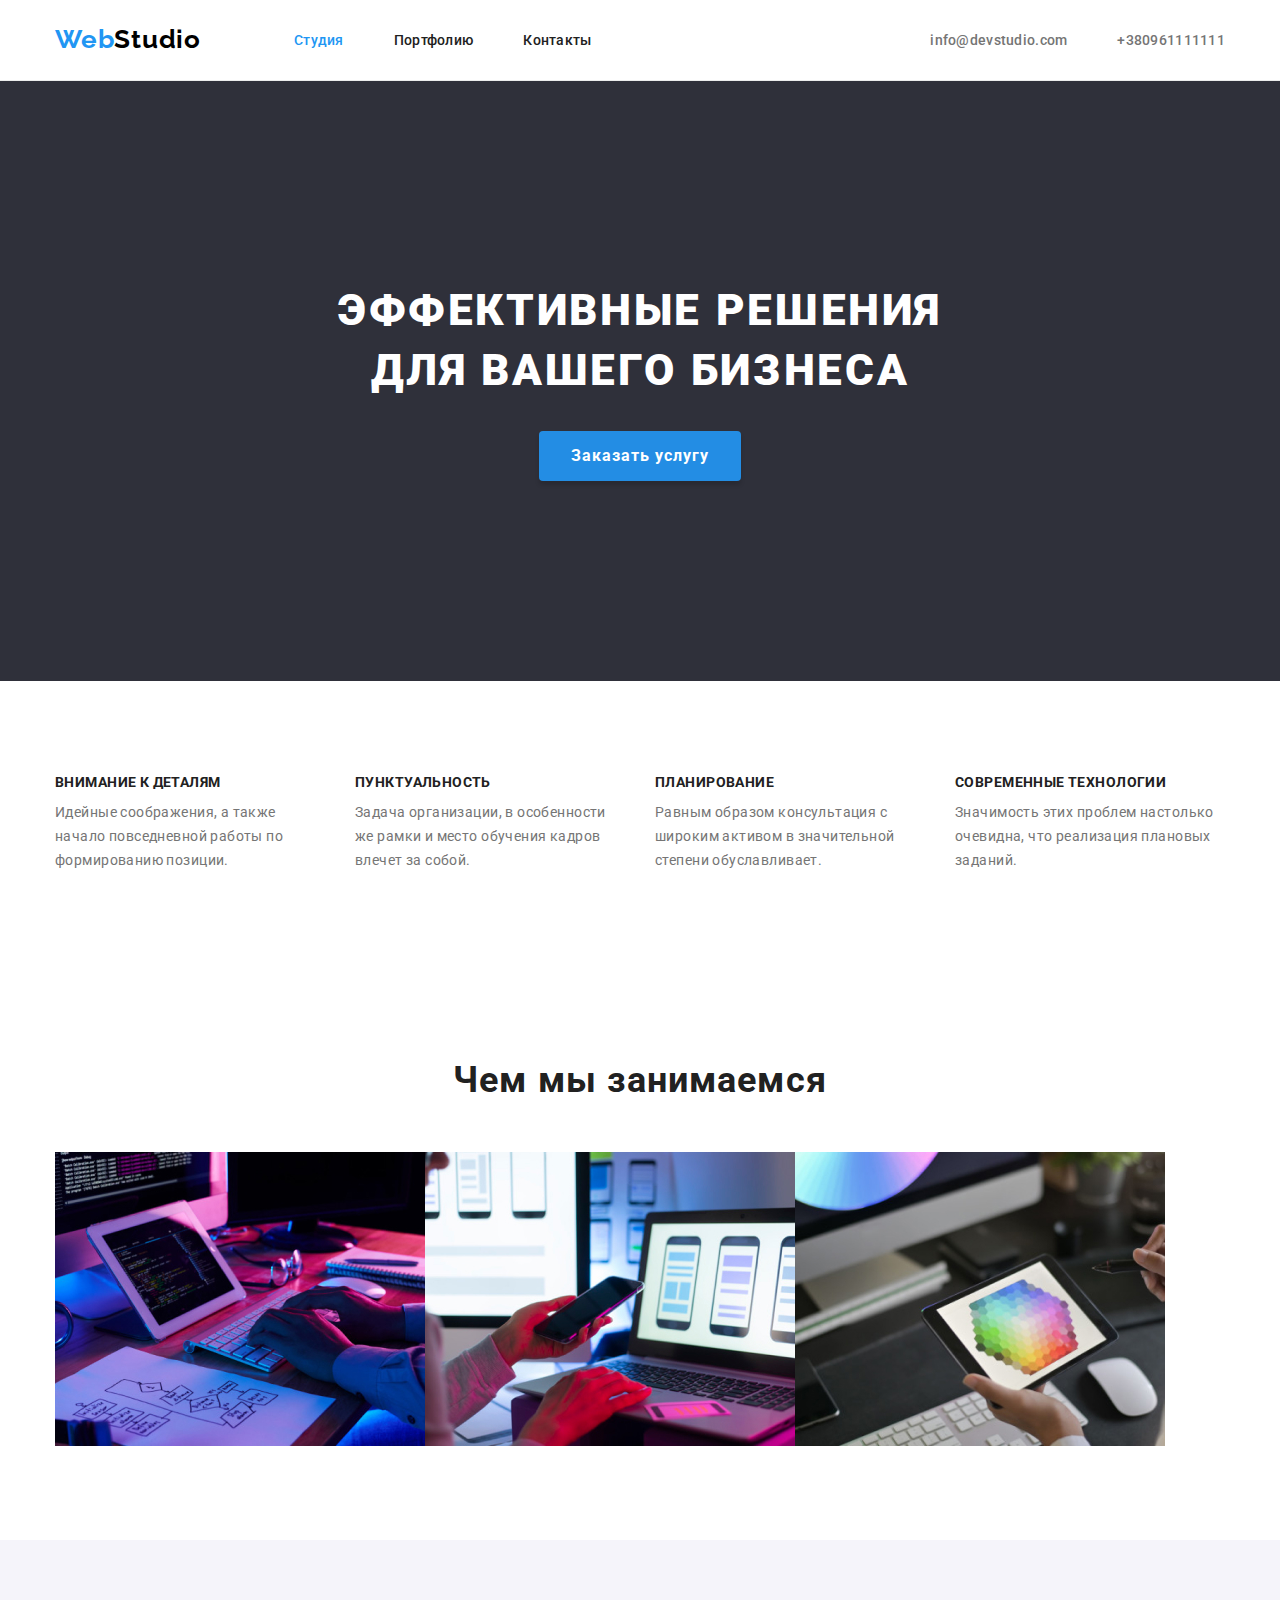
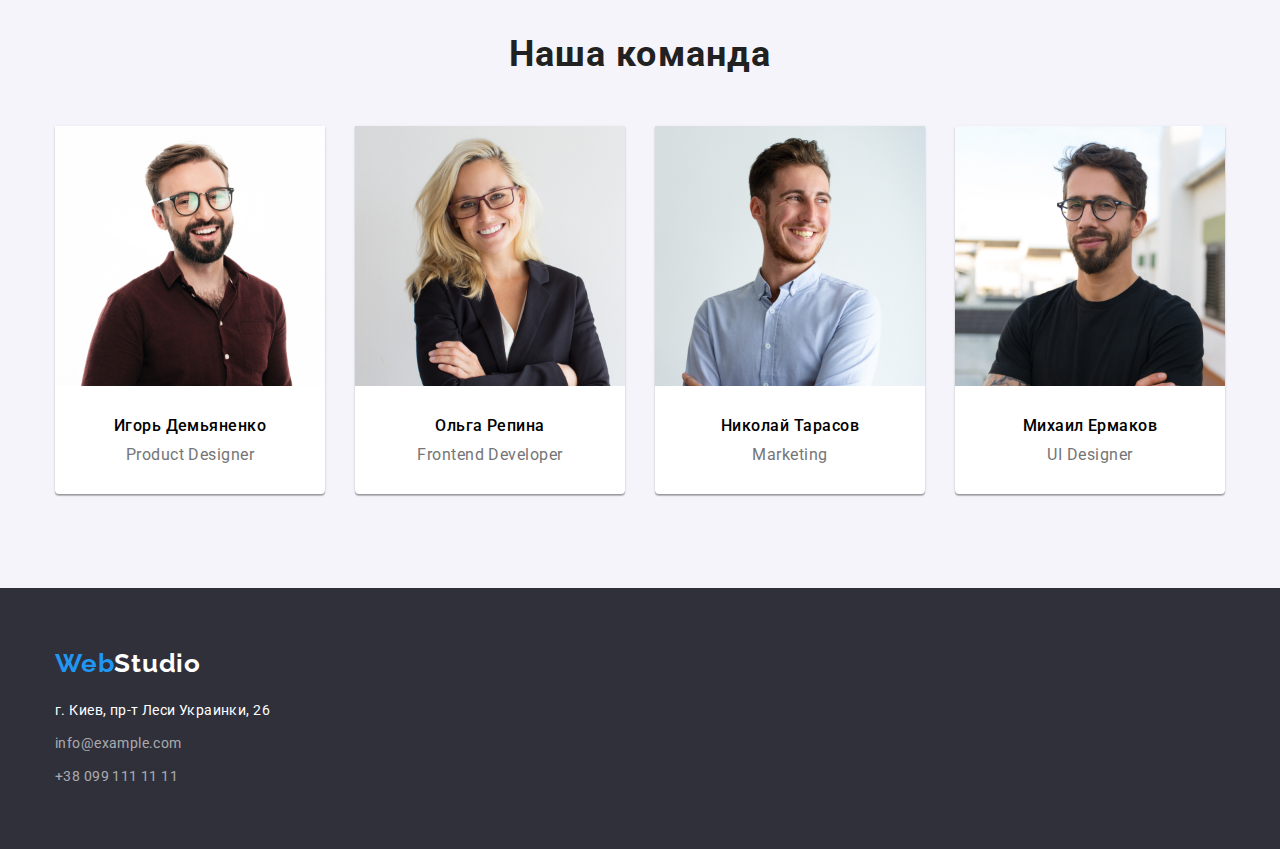
==== commit a617a1e4: "start" ====
--- a/index.html
+++ b/index.html
@@ -22,14 +22,12 @@
   </head>
   <body>
     <header class="header">
-      <div class="container main-nav">
+      <div class="container">
+        <a href="" class="header-logo">Web<span class="header-logo-studio">Studio</span> </a>
         <nav class="header-nav">
-          <a href="" class="header-logo"
-            >Web<span class="header-logo-studio">Studio</span>
-          </a>
-          <ul class="list header-list">
+          <ul class="header-list-contact list ">
             <li class="item header-item">
-              <a href="" class="header-link-current">Студия</a>
+              <a href="./index.html" class="header-link-current">Студия</a>
             </li>
             <li class="item header-item">
               <a href="./portfolio.html" class="header-link">Портфолию</a>
@@ -38,147 +36,115 @@
               <a href="" class="header-link">Контакты</a>
             </li>
           </ul>
-
-          <div class="header-item-contact-item">
-            <ul class="header-item-contact">
-              <li class="header-list">
-                <a href="mailto:info@devstudio.com" class="link-contact"
-                  >info@devstudio.com</a
-                >
+        </nav>
+            <ul class="header-list-contact list">
+              <li class="header-item">
+                <a href="mailto:info@devstudio.com" class="link-contact">info@devstudio.com</a>
               </li>
-              <li class="header-list">
-                <a href="tel:+380961111111" class="link-contact"
-                  >+380961111111</a
-                >
+              <li class="header-item">
+                <a href="tel:+380961111111" class="link-contact">+380961111111</a>
               </li>
             </ul>
-          </div>
-        </nav>
+        
       </div>
     </header>
 
     <main class="main">
       <section class="main-link">
-        <div class="container-btn">
+        <div class="container">
           <h1 class="main-item">Эффективные решения для вашего бизнеса</h1>
           <button type="button" class="header-btn">Заказать услугу</button>
         </div>
       </section>
 
-      <section class="hero">
-        <h2 class="hero-item">Наши преимущество</h2>
-        <div class="container-hero">
-          <ul class="header-list-item">
-            <li class="hero-link">
-              <h3 class="hero-link-info">Внимание к деталям</h3>
-              <p class="hero-info">
-                Идейные соображения, а также начало повседневной работы по
-                формированию позиции.
+      <section class="section">
+        <div class="container">
+          <h2 class="hero-item-container">Наши преимущество</h2>
+          <ul class="header-list list">
+            <li class="hero-item">
+              <h3 class="hero-link-title">Внимание к деталям</h3>
+              <p class="hero-text">
+                Идейные соображения, а также начало повседневной работы по формированию позиции.
               </p>
             </li>
-            <li class="hero-link">
-              <h3 class="hero-link-info">Пунктуальность</h3>
-              <p class="hero-info">
-                Задача организации, в особенности же рамки и место обучения
-                кадров влечет за собой.
+            <li class="hero-item">
+              <h3 class="hero-link-title">Пунктуальность</h3>
+              <p class="hero-text">
+                Задача организации, в особенности же рамки и место обучения кадров влечет за собой.
               </p>
             </li>
-            <li class="hero-link">
-              <h3 class="hero-link-info">Планирование</h3>
-              <p class="hero-info">
-                Равным образом консультация с широким активом в значительной
-                степени обуславливает.
+            <li class="hero-item">
+              <h3 class="hero-link-title">Планирование</h3>
+              <p class="hero-text">
+                Равным образом консультация с широким активом в значительной степени обуславливает.
               </p>
             </li>
-            <li class="hero-link">
-              <h3 class="hero-link-info">Современные технологии</h3>
-              <p class="hero-info">
-                Значимость этих проблем настолько очевидна, что реализация
-                плановых заданий.
+            <li class="hero-item">
+              <h3 class="hero-link-title">Современные технологии</h3>
+              <p class="hero-text">
+                Значимость этих проблем настолько очевидна, что реализация плановых заданий.
               </p>
             </li>
           </ul>
         </div>
       </section>
-      <section class="images">
-        <div class="container-images">
-          <h2 class="images-item">Чем мы занимаемся</h2>
-          <ul class="header-list-item-images">
-            <li class="images-link">
-              <img
-                src="./images/box1.jpg"
-                alt="компютерный набор"
-                width="370"
-              />
+      <section class="section">
+        <div class="container">
+          <h2 class="images-item-container">Чем мы занимаемся</h2>
+          <ul class="header-images-list list">
+            <li class="images-item">
+              <img src="./images/box1.jpg" alt="компютерный набор" class="images-img images-item" width="370" />
             </li>
-            <li class="images-link">
-              <img
-                src="./images/box2.jpg"
-                alt="работа за телефоном"
-                width="370"
-              />
+            <li class="images-item">
+              <img src="./images/box2.jpg" alt="работа за телефоном" class="images-img images-item" width="370" />
             </li>
-            <li class="images-link">
-              <img
-                src="./images/box3.jpg"
-                alt="работа за планшетом"
-                width="370"
-              />
+            <li class="images-item">
+              <img src="./images/box3.jpg" alt="работа за планшетом" class="images-img images-item" width="370" />
             </li>
           </ul>
         </div>
       </section>
-      <section class="personal">
-        <div class="container-personal">
-          <h2 class="personal-item">Наша команда</h2>
-          <ul class="header-list-item-personal">
-            <li class="personal-link">
-              <img
-                src="./images/img(1).jpg"
-                alt="Игорь Демьяненко Product Designer"
-                width="270"
-              />
-              <h3 class="personal-link-item">Игорь Демьяненко</h3>
-              <p class="personal-item-info">Product Designer</p>
+      <section class="section team">
+        <div class="container">
+          <h2 class="personal-item-container">Наша команда</h2>
+          <ul class="header-personal-list list">
+            <li class="personal-item">
+              <img src="./images/img(1).jpg" alt="Игорь Демьяненко Product Designer"  class="personal-img images-item" width="270" />
+              <div class="team-card">
+              <h3 class="personal-title">Игорь Демьяненко</h3>
+              <p class="personal-text">Product Designer</p>
+              </div>
             </li>
-            <li class="personal-link">
-              <img
-                src="./images/img(2).jpg"
-                alt="Ольга Репина Frontend Developer"
-                width="270"
-              />
-              <h3 class="personal-link-item">Ольга Репина</h3>
-              <p class="personal-item-info">Frontend Developer</p>
+            <li class="personal-item">
+              <img src="./images/img(2).jpg" alt="Ольга Репина Frontend Developer"  class="personal-img images-item" width="270" />
+              <div class="team-card">
+              <h3 class="personal-title">Ольга Репина</h3>
+              <p class="personal-text">Frontend Developer</p>
+            </div>
             </li>
-            <li class="personal-link">
-              <img
-                src="./images/img(3).jpg"
-                alt="Николай Тарасов Marketing"
-                width="270"
-              />
-              <h3 class="personal-link-item">Николай Тарасов</h3>
-              <p class="personal-item-info">Marketing</p>
+            <li class="personal-item">
+              <img src="./images/img(3).jpg" alt="Николай Тарасов Marketing"  class="personal-img images-item" width="270" />
+              <div class="team-card">
+              <h3 class="personal-title">Николай Тарасов</h3>
+              <p class="personal-text">Marketing</p>
+              </div>
             </li>
-            <li class="personal-link">
-              <img
-                src="./images/img(4).jpg"
-                alt="Михаил Ермаков UI Designer"
-                width="270"
-              />
-              <h3 class="personal-link-item">Михаил Ермаков</h3>
-              <p class="personal-item-info">UI Designer</p>
+            <li class="personal-item">
+              <img src="./images/img(4).jpg" alt="Михаил Ермаков UI Designer"  class="personal-img images-item" width="270" />
+              <div class="team-card">
+              <h3 class="personal-title">Михаил Ермаков</h3>
+              <p class="personal-text">UI Designer</p>
+              </div>
             </li>
           </ul>
         </div>
       </section>
       <footer class="footer">
         <div class="container">
-          <a href="" class="footer-logo"
-            >Web<span class="footer-logo-studio">Studio</span></a
-          >
-          <address class="address-container">
-            <ul class="header-list-item-footer">
-              <li class="address-link">
+          <a href="" class="footer-logo">Web<span class="footer-logo-studio">Studio</span></a>
+          <address class="footer-address">
+            <ul class="footer-list list">
+              <p class="footer-text">
                 <a
                   class="address"
                   href="https://goo.gl/maps/joUUec5pybABdhPs8"
@@ -186,16 +152,13 @@
                   rel="noopener noindex nofollow"
                   >г. Киев, пр-т Леси Украинки, 26</a
                 >
+              </p>
+              
+              <li class="footer-addrees-item">
+                <a href="mailto:info@example.com" class="address-contact">info@example.com</a>
               </li>
-              <li class="address-link">
-                <a href="mailto:info@example.com" class="address-contact"
-                  >info@example.com</a
-                >
-              </li>
-              <li class="address-link">
-                <a href="tel:+380991111111" class="address-contact"
-                  >+38 099 111 11 11</a
-                >
+              <li class="footer-addrees-item">
+                <a href="tel:+380991111111" class="address-contact">+38 099 111 11 11</a>
               </li>
             </ul>
           </address>
--- a/css/style.css
+++ b/css/style.css
@@ -10,19 +10,27 @@
 body {
   font-family: "Roboto", sans-serif;
 }
+*, ::before, ::after {
+  box-sizing: border-box;
+}
 /*-------------------------Хедер портфолио новое ------------*/
-.header-logo {
-  padding-right: 93px;
-}
+p, 
+h1,
+h2,  
+h3, 
+h4, 
+h5, 
+h6 {
+    margin:0;
+}
+
 .hero-logo {
   padding-right: 91px;
 }
 .container-nav {
-  margin-bottom: 75px;
-}
-.list li {
-  margin-left: 40px;
-}
+  
+}
+
 .list {
   display: flex;
 }
@@ -33,6 +41,35 @@
 }
 
 /* ------------------Лого-------------*/
+.header .container{
+  display: flex;
+  align-items: center;
+}
+.header{
+  border-bottom: 1px solid #ececec;
+
+}
+.header-item:not(:last-child) {
+  margin-right: 50px;
+}
+.header-nav{
+  margin-left: 93px;
+}
+
+
+/*-------------------------------NOW------------------*/
+.header-list-contact{
+  display: flex;
+  margin-left: auto;
+}
+.container{
+  width: 1200px;
+  padding-left: 15px;
+  padding-right: 15px;
+  margin-left: auto;
+  margin-right: auto;
+}
+
 
 .hero-logo {
   margin-left: 15px;
@@ -60,7 +97,7 @@
 .header-item-contact {
   list-style-type: none;
 }
-.header-list-item {
+.header-list {
   list-style-type: none;
 }
 .header-link:hover,
@@ -88,24 +125,13 @@
 
 /*-------------------------------ХЕДЕР-------------------------*/
 
-.header-item {
-  display: flex;
-  margin-left: 93px;
-}
-.header-item li {
-  display: block;
-  margin-right: 40px;
-  padding-top: 32px;
-  padding-bottom: 32px;
-}
+
 
 /*------------КОНТАКТЫ---------*/
 .header-item-contact {
   display: flex;
 }
-.header-item-contact-item {
-  margin-left: auto;
-}
+
 
 .header-item-contact .header-list + .header-list {
   margin-left: 50px;
@@ -179,28 +205,17 @@
   box-shadow: 0px 4px 4px rgba(0, 0, 0, 0.15);
 }
 
-/*---------Наши преимущества--------*/
-.hero {
-  margin-top: 94px;
-  margin-bottom: 94px;
-}
-.container-hero {
-  width: 1200px;
-  padding-left: 15px;
-  padding-right: 15px;
-  margin-left: auto;
-  margin-right: auto;
-}
-.header-list-item {
-  display: flex;
-}
-.hero-link {
-  width: 270px;
-}
-.hero-link:not(:last-child) {
+/*---------Наши преимущества------- NEW -----------------------------*/
+.header-list{
+  display: flex;
+}
+
+
+
+.hero-item:not(:last-child) {
   margin-right: 30px;
 }
-.hero-item {
+.hero-item-container {
   position: absolute;
   width: 1px;
   height: 1px;
@@ -211,7 +226,48 @@
   clip-path: insert(100%);
   clip: rect(0 0 0 0);
 }
-.hero-item {
+
+.hero-link-title {
+  margin-bottom: 10px;
+  font-weight: 700;
+  font-size: 14px;
+  line-height: 1.14;
+  letter-spacing: 0.03em;
+  text-transform: uppercase;
+  color: var(--text-color);
+}
+.hero-text {
+  font-size: 14px;
+  line-height: 1.71;
+  letter-spacing: 0.03em;
+  color: var(--text-info);
+}
+/*----------Чем занимаешься------SECTION--*/ 
+.section{
+  padding-top: 94px;
+  padding-bottom: 94px;
+}
+
+
+
+.header-images-list {
+  list-style-type: none;
+  display: flex;
+  margin-top: 50px;
+}
+.images-item
+  {display: block;
+  height: auto;
+  max-width: 100%;}
+
+
+.images {
+  margin-bottom: 94px;
+  margin-top: 94px;
+}
+
+
+.images-item-container {
   font-weight: 700;
   font-size: 36px;
   line-height: 1.16;
@@ -219,69 +275,32 @@
   letter-spacing: 0.03em;
   color: var(--text-color);
 }
-.hero-link-info {
-  font-weight: 700;
-  font-size: 14px;
-  line-height: 1.14;
-  letter-spacing: 0.03em;
-  text-transform: uppercase;
-  color: var(--text-color);
-}
-.hero-info {
-  font-size: 14px;
-  line-height: 1.71;
-  letter-spacing: 0.03em;
-  color: var(--text-info);
-}
-/*----------Чем занимаешься--------*/
-
-.container-images {
-  width: 1200px;
-  padding-left: 15px;
-  padding-right: 15px;
-  margin-left: auto;
-  margin-right: auto;
-}
-.header-list-item-images {
-  list-style-type: none;
-  display: flex;
-  margin-top: 50px;
-}
-
-.images-link:not(:last-child) {
-  margin-right: 30px;
-}
-.images {
-  margin-bottom: 94px;
-  margin-top: 94px;
-}
-.images-item {
-  display: block;
-}
-.images-item {
-  font-weight: 700;
-  font-size: 36px;
-  line-height: 1.16;
-  text-align: center;
-  letter-spacing: 0.03em;
-  color: var(--text-color);
-}
-/*-----------Наша команда----------*/
-
-.personal-link {
-  padding-bottom: 30px;
+/*-----------Наша команда-----------------------NEW---------------*/
+.team{
+  background: #F5F4FA;
+}
+.personal-item-container{
+  font-weight: 700;
+font-size: 36px;
+line-height: 1.16;
+text-align: center;
+letter-spacing: 0.03em;
+color: var(--text-color);
+}
+
+
+.hero-item{
+  width: 270px;
+}
+
+.personal-item {
+  
   background-color: #ffffff;
   box-shadow: 0px 1px 3px rgb(0 0 0 / 12%), 0px 1px 1px rgb(0 0 0 / 14%),
     0px 2px 1px rgb(0 0 0 / 20%);
   border-radius: 0px 0px 4px 4px;
 }
-.container-personal {
-  width: 1200px;
-  padding-left: 15px;
-  padding-right: 15px;
-  margin-left: auto;
-  margin-right: auto;
-}
+
 .personal {
   display: block;
 }
@@ -290,49 +309,54 @@
   padding-bottom: 94px;
 }
 
-.header-list-item-personal {
+.header-personal-list{
   margin-top: 50px;
   display: flex;
   list-style-type: none;
 }
-.personal-link:not(:last-child) {
+.personal-item:not(:last-child) {
   margin-right: 30px;
 }
+
+
 .personal-item {
-  font-weight: 700;
-  font-size: 36px;
-  line-height: 1.16;
-  text-align: center;
-  letter-spacing: 0.03em;
-  color: var(--text-color);
-}
-.personal-link-item {
-  font-weight: 500;
+  
   font-size: 16px;
   line-height: 1.18;
   letter-spacing: 0.03em;
-  color: var(--text-color);
-}
-.personal-item-info {
-  font-size: 16px;
-  line-height: 1.18;
-  letter-spacing: 0.03em;
-  color: var(--text-info);
+  
+}
+
+.team-card{
+  padding-top: 30px;
+  padding-bottom: 30px;
+}
+
+.personal-title{
+    text-align: center;
+    font-weight: 500;
+    font-size: 16px;
+    line-height: 1.19;
+    letter-spacing: 0.03em;
+    margin-bottom: 10px;
+}
+
+.personal-text{
+  text-align: center;
+    font-size: 16px;
+    line-height: 1.19;
+    letter-spacing: 0.03em;
+    color: var(--text-info)
 }
 /*--------------Лого меню-----------*/
 .container-footer {
   display: block;
 }
 
-.address-container {
-  display: block;
-}
-.footer {
-  background: var(--background-color);
-}
+
 .footer-logo {
-  padding-left: 40px;
-  padding-bottom: 20px;
+  
+  margin-bottom: 20px;
 }
 .footer-logo {
   font-family: "Raleway";
@@ -355,28 +379,24 @@
 }
 
 /*----------------------Footer------------------------------------*/
-.header-list-item-footer {
+.footer-list {
   display: block;
-  line-height: 30px;
-  list-style-type: none;
+  list-style-type: none;
+}
+.footer {
+  border-bottom: none;
 }
 .footer {
   background-color: var(--background-color);
   padding-top: 60px;
   padding-bottom: 60px;
 }
-footer {
-  margin-top: 94px;
-}
-.container {
-  width: 1200px;
-  padding-left: 15px;
-  padding-right: 15px;
-  margin-left: auto;
-  margin-right: auto;
-}
-
-/*------------Контакт-----------*/
+
+
+/*------------Контакт------------------------------------NEW-----*/
+.footer-address{
+  margin-top: 20px;
+}
 
 .address-info {
   font-size: 14px;
@@ -389,6 +409,7 @@
   color: var(--color);
 }
 .address-contact {
+  font-weight: 400;
   font-style: normal;
   text-decoration: none;
   font-size: 14px;
@@ -399,6 +420,22 @@
 
 /* ================== ПОРТФОЛИО ===============*/
 /*--------------------контакты-----------------*/
+.button-list{
+  display: flex;
+    justify-content: center;
+    margin-bottom: 50px;
+}
+.portfolio-item:not(:last-child) {
+  margin-right: 8px;}
+
+.images-portfolio-item{
+  margin-left: 30px;
+  margin-top: 30px;
+  flex-basis: calc((100% - 90px) / 3);
+}
+.footer-addrees-item{
+  margin-top: 9px;
+}
 
 .hero-nav {
   width: 1200px;
@@ -483,13 +520,7 @@
 .header-list-item-button {
   margin-top: 94px;
 }
-.container-button {
-  width: 1200px;
-  padding-left: 15px;
-  padding-right: 15px;
-  margin-left: auto;
-  margin-right: auto;
-}
+
 .header-list-item-button {
   padding: 0;
   margin: 0;
@@ -563,24 +594,32 @@
 }
 /*-------------Наши проекты---------------*/
 
-.images-product {
-  font-weight: 700;
+.images-title {
+  font-weight: 700;
+  margin-bottom: 4px;
   font-size: 18px;
   line-height: 2;
   letter-spacing: 0.06em;
   color: var(--text-color);
 }
-.images-item-product {
+.images-text {
   font-size: 16px;
-  line-height: 1.87;
+  line-height: 1.88;
   letter-spacing: 0.03em;
   color: var(--text-info);
 }
 /*----------------------------------КАРТИНКИ = 9 --------------*/
-.header-list-item-link {
-  list-style-type: none;
-}
-.header-list-item-link {
+.cards{
+  box-sizing: border-box;
+    padding: 20px 24px;
+    background: #FFFFFF;
+    border: 1px solid #EEEEEE;
+    border-top: none;
+}
+.images-portfolio-list{
+  list-style-type: none;
+}
+.images-portfolio-list {
   display: flex;
   flex-wrap: wrap;
   margin-left: -30px;
@@ -588,9 +627,15 @@
 }
 
 /*------------Контакты-----------*/
-.address-contact-info {
-  background: var(--background-color);
-}
+.footer-text{
+  font-style: normal;
+  font-weight: 400;
+  font-size: 14px;
+  line-height: 1.71;
+  letter-spacing: 0.03em;
+  color: #FFFFFF;
+}
+
 .address {
   font-style: normal;
   color: var(--block-color);
@@ -599,16 +644,7 @@
 .address-contact-info {
   margin-top: 20px;
 }
-.container {
-  width: 1200px;
-  padding-left: 15px;
-  padding-right: 15px;
-  margin-left: auto;
-  margin-right: auto;
-}
+
 .header-list-item-list {
   list-style-type: none;
 }
-.address-link {
-  margin-top: 9px;
-}
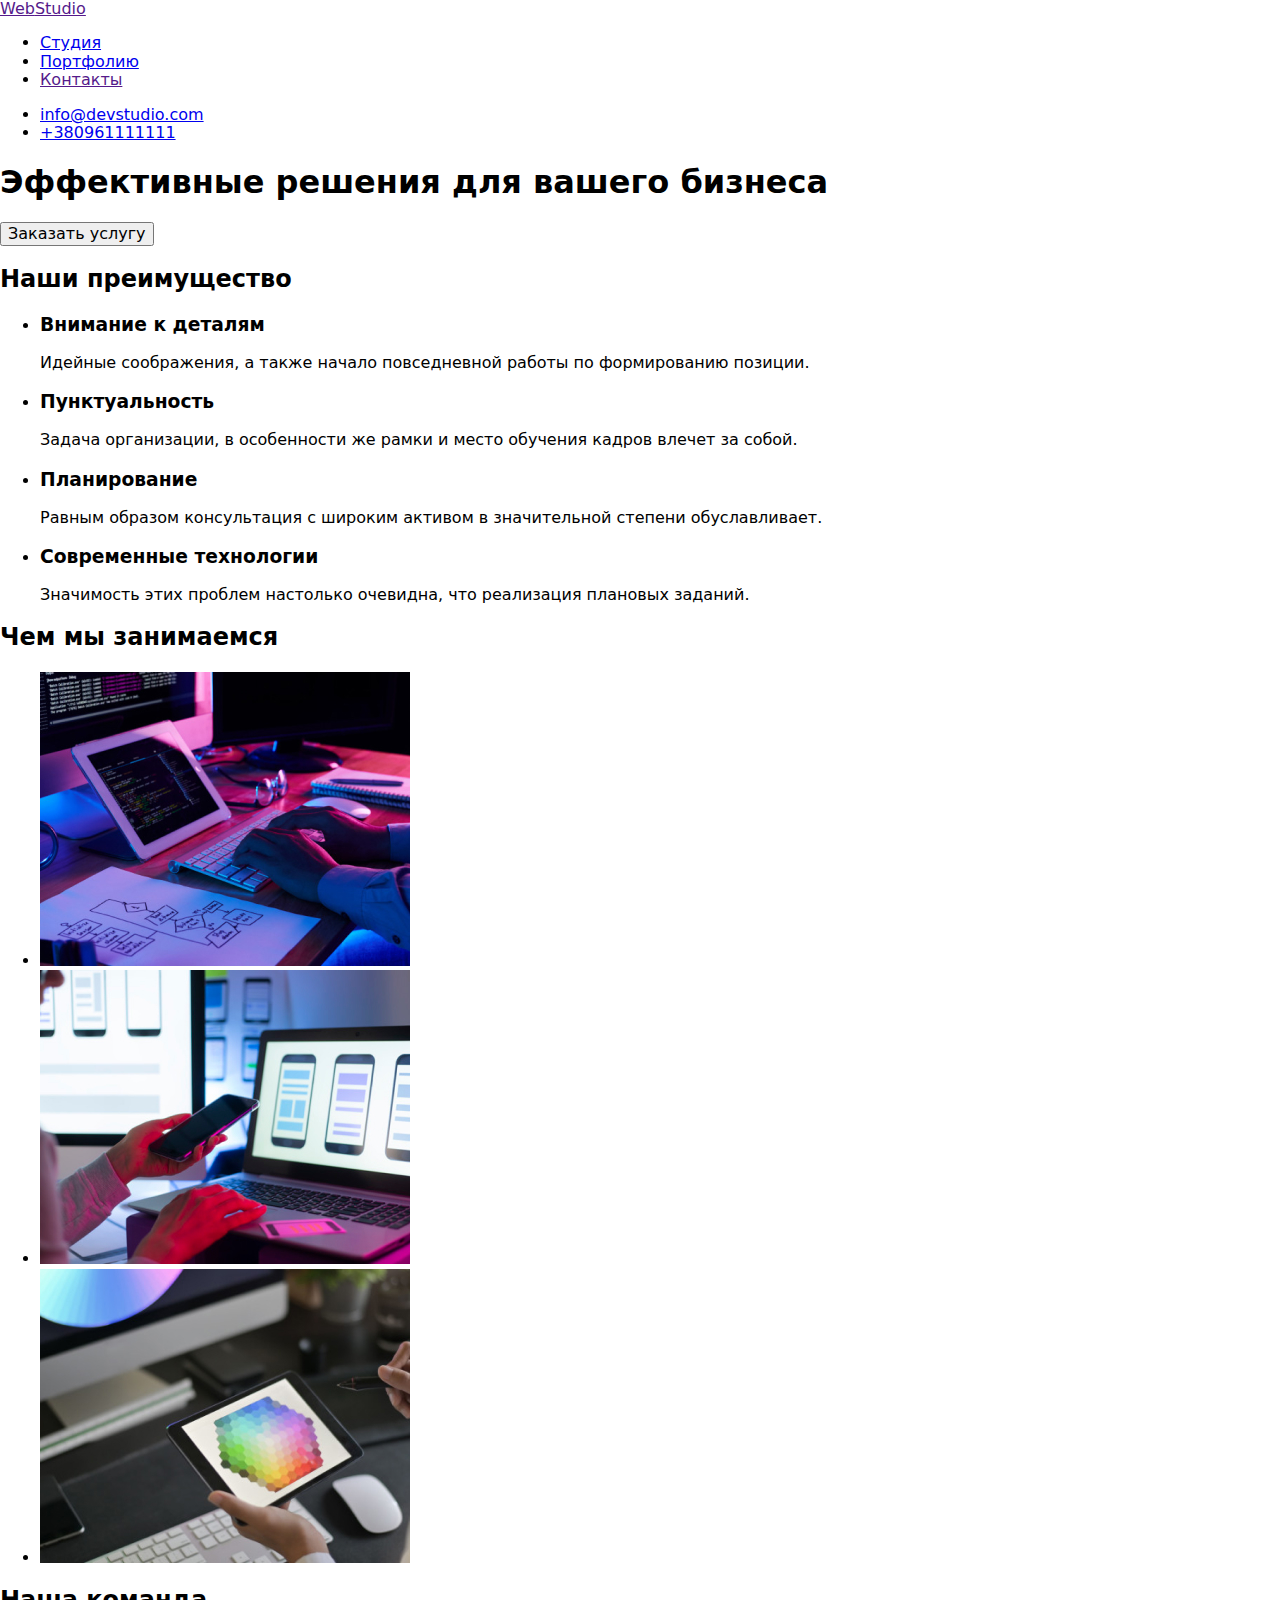
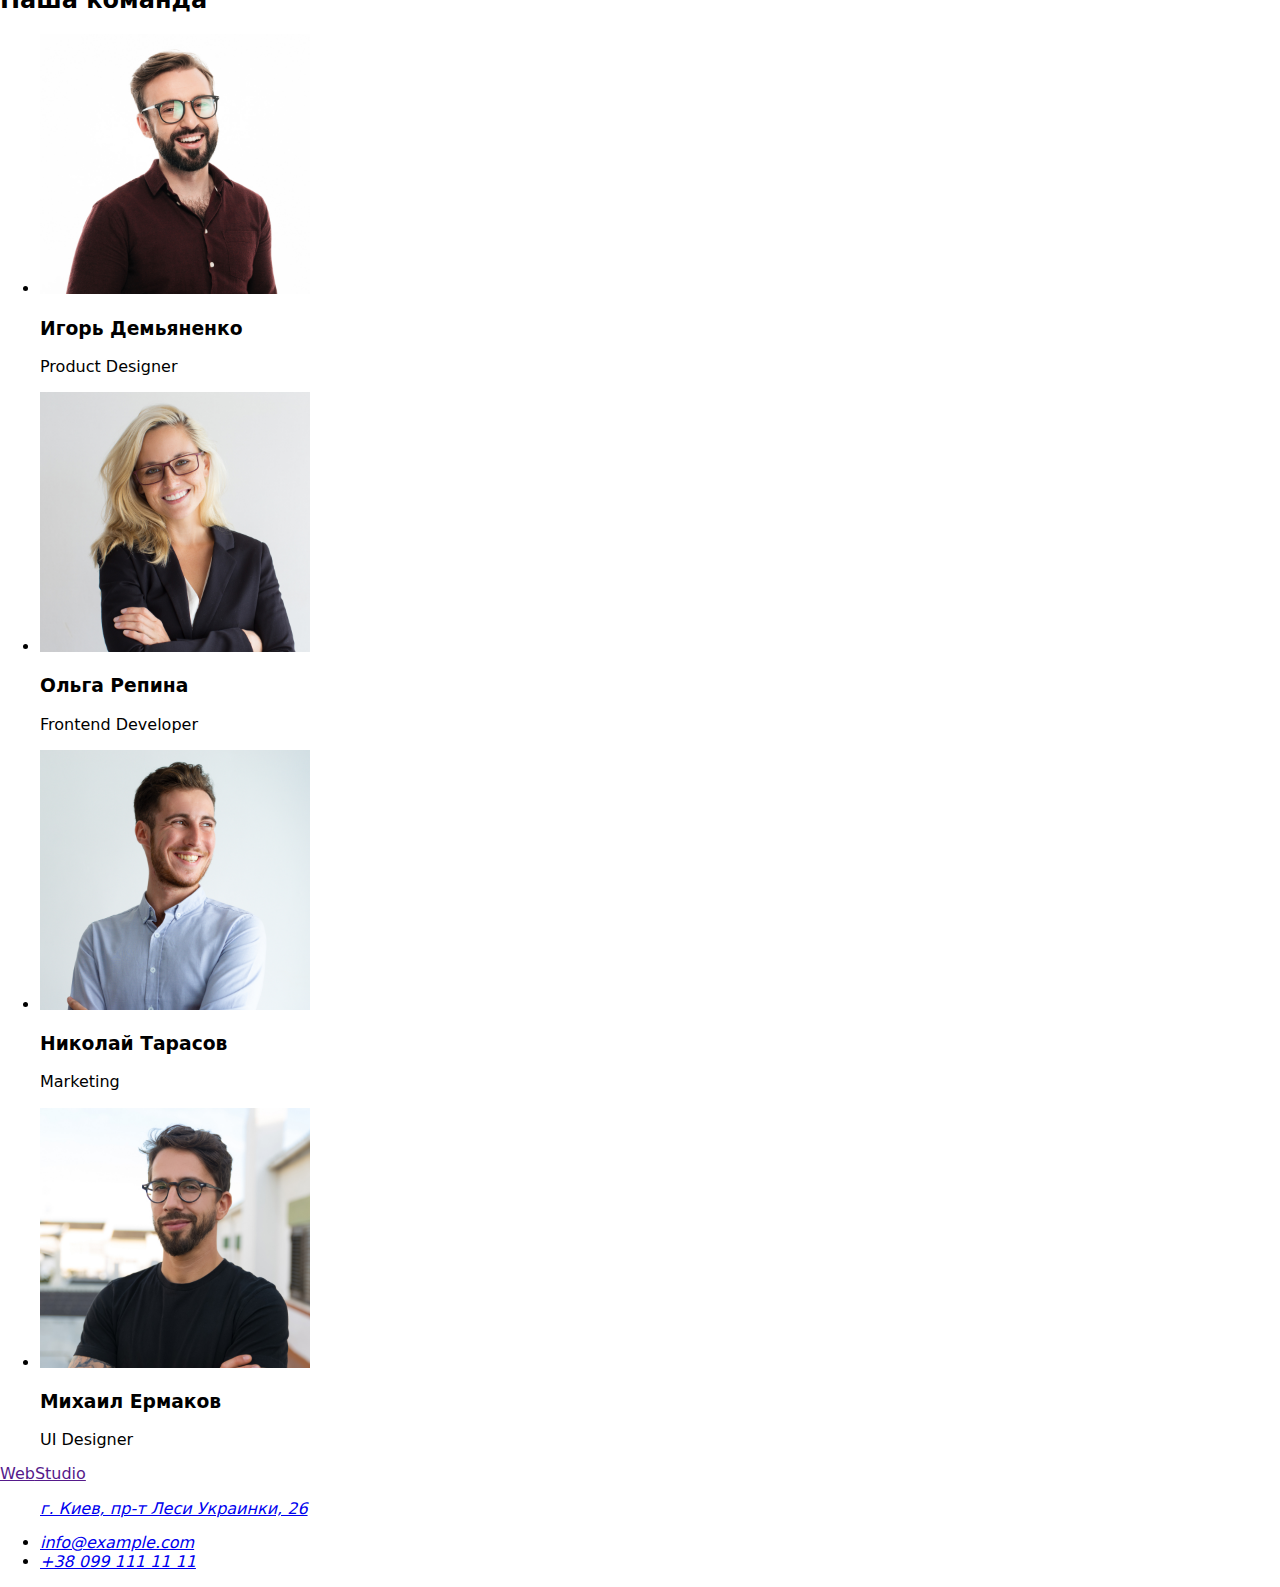
==== commit 6ea34948: "start" ====
--- a/index.html
+++ b/index.html
@@ -17,7 +17,7 @@
       href="https://fonts.googleapis.com/css2?family=Raleway:wght@700&family=Roboto:wght@400;500;700;900&display=swap"
       rel="stylesheet"
     />
-    <link rel="stylesheet" href="./css/style.css" />
+    <link rel="stylesheet" href="./css/style.cs/>
     <title>WebStudio</title>
   </head>
   <body>
@@ -25,27 +25,26 @@
       <div class="container">
         <a href="" class="header-logo">Web<span class="header-logo-studio">Studio</span> </a>
         <nav class="header-nav">
-          <ul class="header-list-contact list ">
+          <ul class="header-list-contact list">
             <li class="item header-item">
-              <a href="./index.html" class="header-link-current">Студия</a>
+              <a href="./index.html" class="header-link-current"> Студия</a>
             </li>
             <li class="item header-item">
-              <a href="./portfolio.html" class="header-link">Портфолию</a>
+              <a href="./portfolio.html" class="header-link"> Портфолию</a>
             </li>
             <li class="item header-item">
               <a href="" class="header-link">Контакты</a>
             </li>
           </ul>
         </nav>
-            <ul class="header-list-contact list">
-              <li class="header-item">
-                <a href="mailto:info@devstudio.com" class="link-contact">info@devstudio.com</a>
-              </li>
-              <li class="header-item">
-                <a href="tel:+380961111111" class="link-contact">+380961111111</a>
-              </li>
-            </ul>
-        
+        <ul class="header-list-contact list">
+          <li class="header-item">
+            <a href="mailto:info@devstudio.com" class="link-contact">info@devstudio.com</a>
+          </li>
+          <li class="header-item">
+            <a href="tel:+380961111111" class="link-contact">+380961111111</a>
+          </li>
+        </ul>
       </div>
     </header>
 
@@ -93,13 +92,28 @@
           <h2 class="images-item-container">Чем мы занимаемся</h2>
           <ul class="header-images-list list">
             <li class="images-item">
-              <img src="./images/box1.jpg" alt="компютерный набор" class="images-img images-item" width="370" />
+              <img
+                src="./images/box1.jpg"
+                alt="компютерный набор"
+                class="images-img images-item"
+                width="370"
+              />
             </li>
             <li class="images-item">
-              <img src="./images/box2.jpg" alt="работа за телефоном" class="images-img images-item" width="370" />
+              <img
+                src="./images/box2.jpg"
+                alt="работа за телефоном"
+                class="images-img images-item"
+                width="370"
+              />
             </li>
             <li class="images-item">
-              <img src="./images/box3.jpg" alt="работа за планшетом" class="images-img images-item" width="370" />
+              <img
+                src="./images/box3.jpg"
+                alt="работа за планшетом"
+                class="images-img images-item"
+                width="370"
+              />
             </li>
           </ul>
         </div>
@@ -109,31 +123,51 @@
           <h2 class="personal-item-container">Наша команда</h2>
           <ul class="header-personal-list list">
             <li class="personal-item">
-              <img src="./images/img(1).jpg" alt="Игорь Демьяненко Product Designer"  class="personal-img images-item" width="270" />
-              <div class="team-card">
-              <h3 class="personal-title">Игорь Демьяненко</h3>
-              <p class="personal-text">Product Designer</p>
-              </div>
-            </li>
-            <li class="personal-item">
-              <img src="./images/img(2).jpg" alt="Ольга Репина Frontend Developer"  class="personal-img images-item" width="270" />
-              <div class="team-card">
-              <h3 class="personal-title">Ольга Репина</h3>
-              <p class="personal-text">Frontend Developer</p>
-            </div>
-            </li>
-            <li class="personal-item">
-              <img src="./images/img(3).jpg" alt="Николай Тарасов Marketing"  class="personal-img images-item" width="270" />
-              <div class="team-card">
-              <h3 class="personal-title">Николай Тарасов</h3>
-              <p class="personal-text">Marketing</p>
-              </div>
-            </li>
-            <li class="personal-item">
-              <img src="./images/img(4).jpg" alt="Михаил Ермаков UI Designer"  class="personal-img images-item" width="270" />
-              <div class="team-card">
-              <h3 class="personal-title">Михаил Ермаков</h3>
-              <p class="personal-text">UI Designer</p>
+              <img
+                src="./images/img(1).jpg"
+                alt="Игорь Демьяненко Product Designer"
+                class="personal-img images-item"
+                width="270"
+              />
+              <div class="team-card">
+                <h3 class="personal-title">Игорь Демьяненко</h3>
+                <p class="personal-text">Product Designer</p>
+              </div>
+            </li>
+            <li class="personal-item">
+              <img
+                src="./images/img(2).jpg"
+                alt="Ольга Репина Frontend Developer"
+                class="personal-img images-item"
+                width="270"
+              />
+              <div class="team-card">
+                <h3 class="personal-title">Ольга Репина</h3>
+                <p class="personal-text">Frontend Developer</p>
+              </div>
+            </li>
+            <li class="personal-item">
+              <img
+                src="./images/img(3).jpg"
+                alt="Николай Тарасов Marketing"
+                class="personal-img images-item"
+                width="270"
+              />
+              <div class="team-card">
+                <h3 class="personal-title">Николай Тарасов</h3>
+                <p class="personal-text">Marketing</p>
+              </div>
+            </li>
+            <li class="personal-item">
+              <img
+                src="./images/img(4).jpg"
+                alt="Михаил Ермаков UI Designer"
+                class="personal-img images-item"
+                width="270"
+              />
+              <div class="team-card">
+                <h3 class="personal-title">Михаил Ермаков</h3>
+                <p class="personal-text">UI Designer</p>
               </div>
             </li>
           </ul>
@@ -153,7 +187,7 @@
                   >г. Киев, пр-т Леси Украинки, 26</a
                 >
               </p>
-              
+
               <li class="footer-addrees-item">
                 <a href="mailto:info@example.com" class="address-contact">info@example.com</a>
               </li>
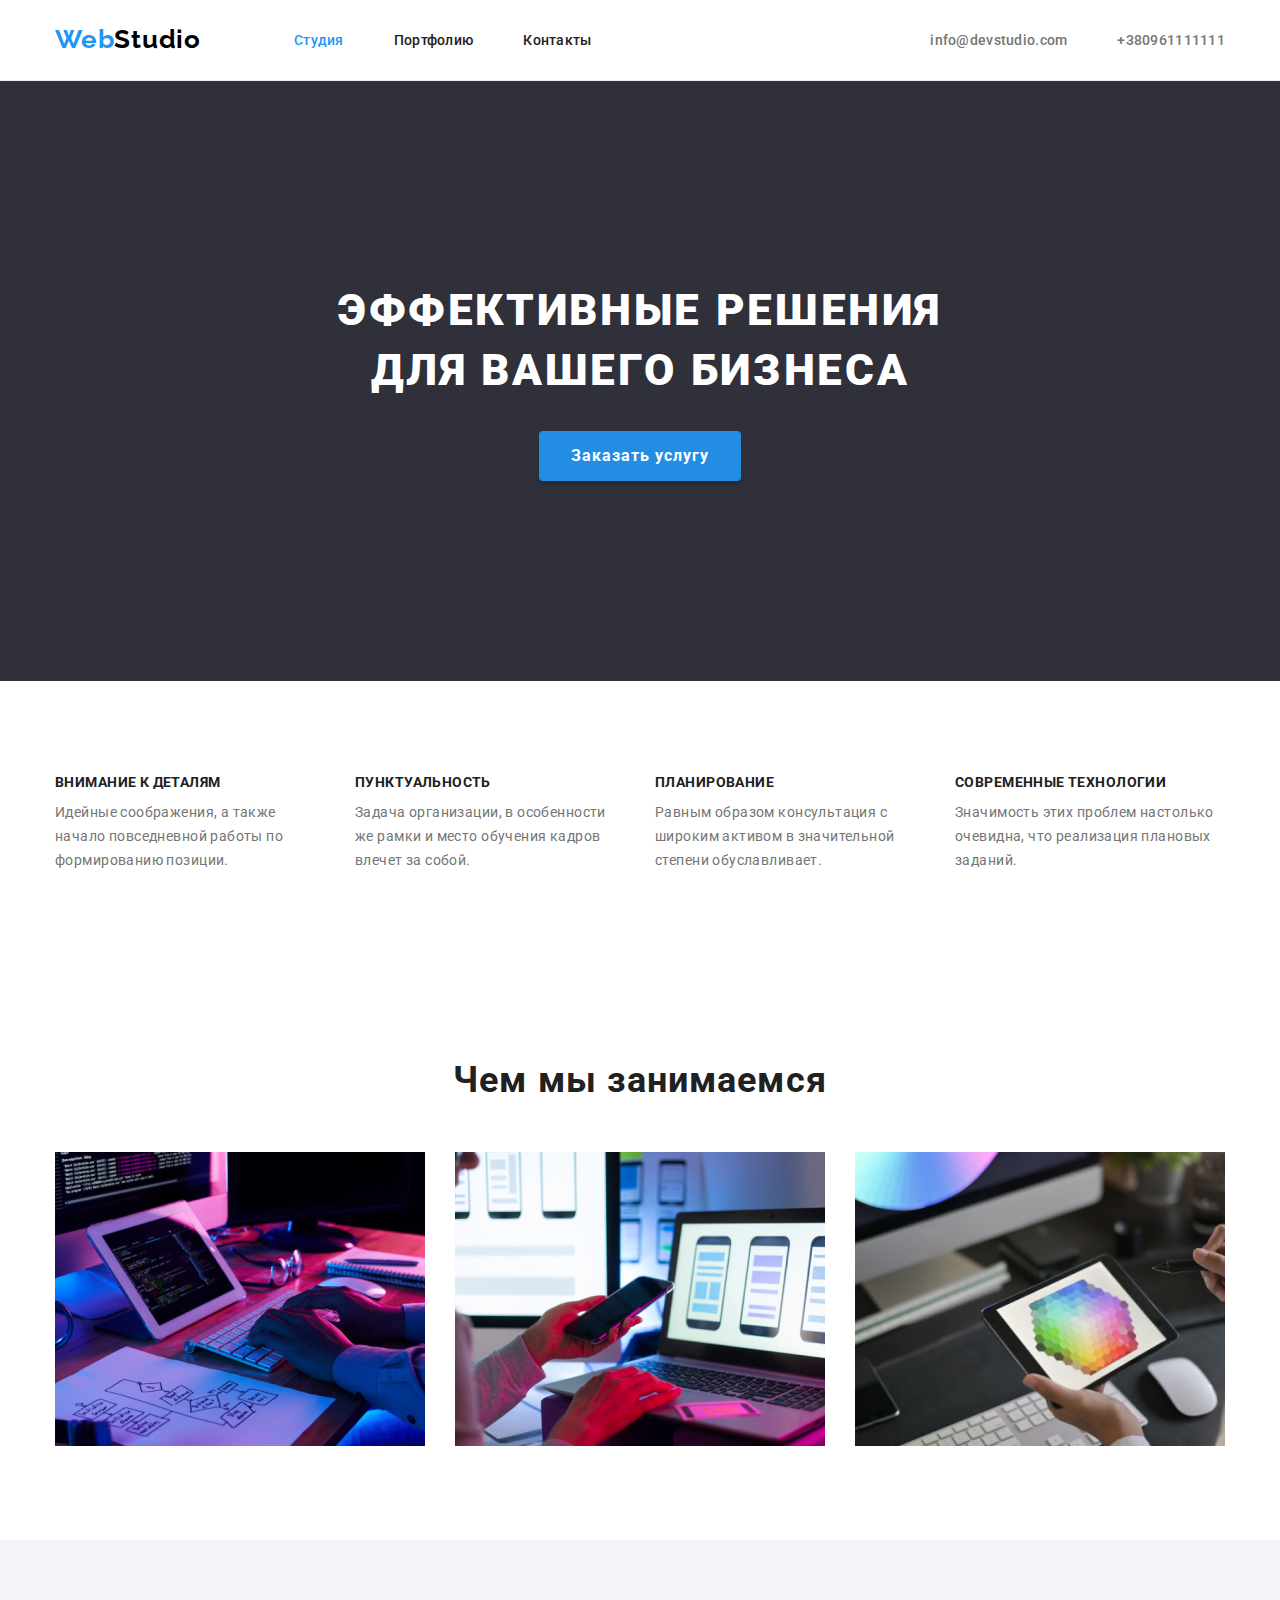
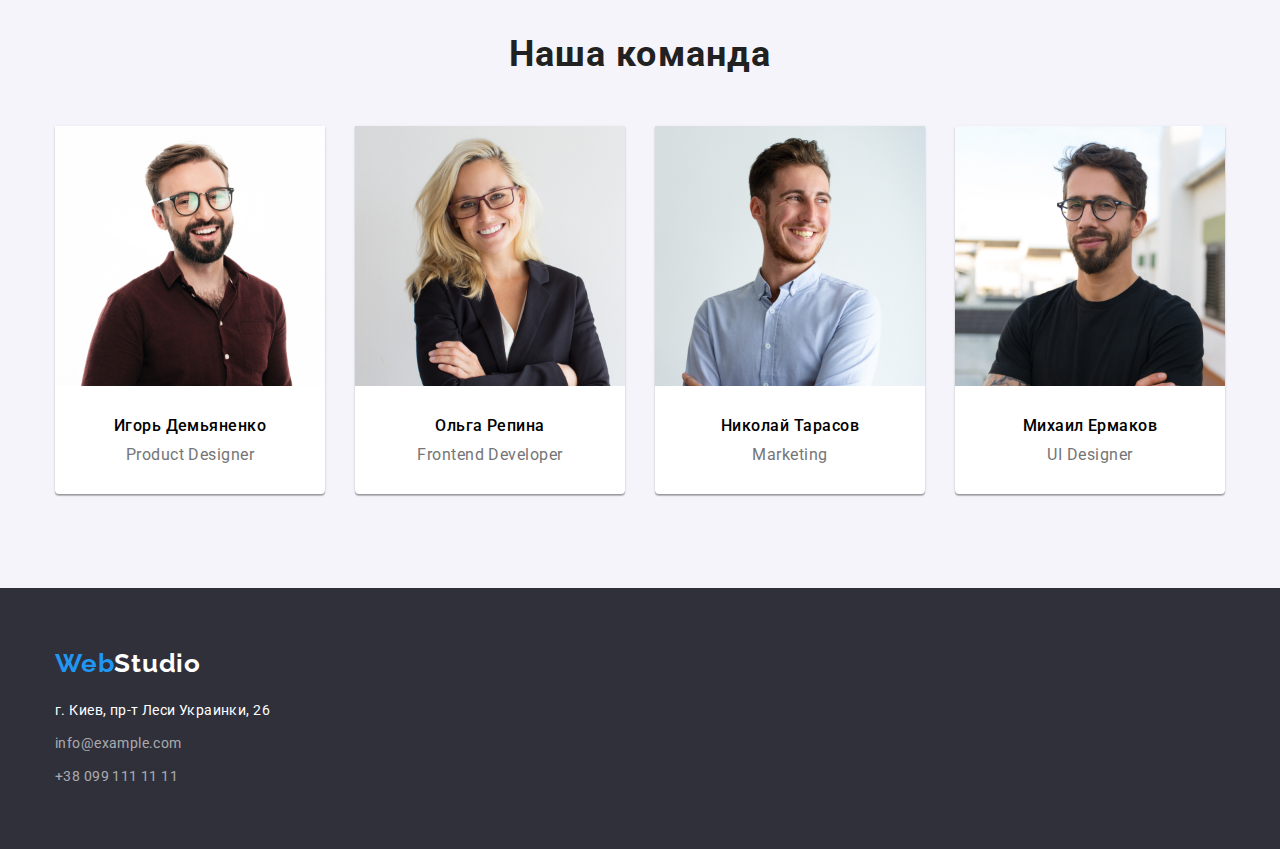
==== commit fbf3dcc9: "start" ====
--- a/index.html
+++ b/index.html
@@ -17,7 +17,7 @@
       href="https://fonts.googleapis.com/css2?family=Raleway:wght@700&family=Roboto:wght@400;500;700;900&display=swap"
       rel="stylesheet"
     />
-    <link rel="stylesheet" href="./css/style.cs/>
+    <link rel="stylesheet" href="./css/style.css" />
     <title>WebStudio</title>
   </head>
   <body>
--- a/css/style.css
+++ b/css/style.css
@@ -0,0 +1,635 @@
+:root {
+  --color: #2196f3;
+  --black--color: #000000;
+  --text-color: #212121;
+  --background-color: #2f303a;
+  --text-info: #757575;
+  --block-color: #ffffff;
+  --background: #238de4;
+}
+body {
+  font-family: 'Roboto', sans-serif;
+}
+*,
+::before,
+::after {
+  box-sizing: border-box;
+}
+/*-------------------------Хедер портфолио новое ------------*/
+p,
+h1,
+h2,
+h3,
+h4,
+h5,
+h6 {
+  margin: 0;
+}
+
+.hero-logo {
+  padding-right: 91px;
+}
+
+.list {
+  display: flex;
+}
+.list {
+  list-style: none;
+  padding: 0;
+  margin: 0;
+}
+
+/* ------------------Лого-------------*/
+.header .container {
+  display: flex;
+  align-items: center;
+}
+.header {
+  border-bottom: 1px solid #ececec;
+}
+.header-item:not(:last-child) {
+  margin-right: 50px;
+}
+.header-nav {
+  margin-left: 93px;
+}
+
+/*-------------------------------NOW------------------*/
+.header-list-contact {
+  display: flex;
+  margin-left: auto;
+}
+.container {
+  width: 1200px;
+  padding-left: 15px;
+  padding-right: 15px;
+  margin-left: auto;
+  margin-right: auto;
+}
+
+.hero-logo {
+  margin-left: 15px;
+}
+.header-logo {
+  padding-top: 24px;
+  padding-bottom: 25px;
+}
+.header-logo {
+  font-family: 'Raleway';
+  font-weight: 700;
+  font-size: 26px;
+  line-height: 1.19;
+  letter-spacing: 0.03em;
+  color: var(--color);
+  text-decoration: none;
+}
+.header-logo-studio {
+  color: var(--black--color);
+}
+/*----------меню-top--------*/
+.header-item {
+  list-style-type: none;
+}
+.header-item-contact {
+  list-style-type: none;
+}
+.header-list {
+  list-style-type: none;
+}
+.header-link:hover,
+.header-link:focus {
+  color: var(--color);
+}
+
+.header-link-current {
+  text-decoration: none;
+  font-weight: 500;
+  font-size: 14px;
+  line-height: 1.14;
+  letter-spacing: 0.02em;
+  color: var(--color);
+}
+
+.header-link {
+  text-decoration: none;
+  font-weight: 500;
+  font-size: 14px;
+  line-height: 1.14;
+  letter-spacing: 0.02em;
+  color: var(--text-color);
+}
+
+/*-------------------------------ХЕДЕР-------------------------*/
+
+/*------------КОНТАКТЫ---------*/
+.header-item-contact {
+  display: flex;
+}
+
+.header-item-contact .header-list + .header-list {
+  margin-left: 50px;
+}
+
+/*------------------ Хевер топ ---------------*/
+.header-nav {
+  display: flex;
+  align-items: center;
+  justify-content: flex-start;
+}
+.link {
+  text-decoration: none;
+}
+.link-contact:hover,
+.link-contact:focus {
+  color: var(--color);
+}
+.link-contact {
+  text-decoration: none;
+  font-weight: 500;
+  font-size: 14px;
+  line-height: 1.14;
+  letter-spacing: 0.02em;
+  list-style-type: none;
+  color: var(--text-info);
+}
+/*-------------Вступ----------*/
+.main-link {
+  background: var(--background-color);
+}
+.main-link {
+  background-color: #2f303a;
+  padding-top: 200px;
+  padding-bottom: 200px;
+  text-align: center;
+}
+
+.main-item {
+  font-weight: 900;
+  font-size: 44px;
+  line-height: 1.36;
+  letter-spacing: 0.06em;
+  max-width: 700px;
+  margin-left: auto;
+  margin-right: auto;
+  margin-bottom: 30px;
+  text-transform: uppercase;
+  color: var(--block-color);
+}
+.header-btn:hover,
+.header-btn:focus {
+  background-color: var(--background);
+}
+
+.header-btn {
+  border: none;
+  cursor: pointer;
+  text-align: center;
+  margin-top: var(--typical-margin);
+  padding: 10px 32px;
+  min-width: 200px;
+  font-family: inherit;
+  font-weight: 700;
+  font-size: 16px;
+  line-height: 1.88;
+  letter-spacing: 0.06em;
+  border-radius: 4px;
+  color: var(--block-color);
+  background: var(--background);
+  box-shadow: 0px 4px 4px rgba(0, 0, 0, 0.15);
+}
+
+/*---------Наши преимущества------- NEW -----------------------------*/
+.header-list {
+  display: flex;
+}
+
+.hero-item:not(:last-child) {
+  margin-right: 30px;
+}
+.hero-item-container {
+  position: absolute;
+  width: 1px;
+  height: 1px;
+  margin: -1px;
+  border: 0;
+  padding: 0;
+  white-space: nowarp;
+  clip-path: insert(100%);
+  clip: rect(0 0 0 0);
+}
+
+.hero-link-title {
+  margin-bottom: 10px;
+  font-weight: 700;
+  font-size: 14px;
+  line-height: 1.14;
+  letter-spacing: 0.03em;
+  text-transform: uppercase;
+  color: var(--text-color);
+}
+.hero-text {
+  font-size: 14px;
+  line-height: 1.71;
+  letter-spacing: 0.03em;
+  color: var(--text-info);
+}
+/*----------Чем занимаешься------SECTION--*/
+
+.images-item:not(:last-child) {
+  margin-right: 30px;
+}
+.section {
+  padding-top: 94px;
+  padding-bottom: 94px;
+}
+
+.header-images-list {
+  list-style-type: none;
+  display: flex;
+  margin-top: 50px;
+}
+.images-item {
+  display: block;
+  height: auto;
+  max-width: 100%;
+}
+
+.images {
+  margin-bottom: 94px;
+  margin-top: 94px;
+}
+
+.images-item-container {
+  font-weight: 700;
+  font-size: 36px;
+  line-height: 1.16;
+  text-align: center;
+  letter-spacing: 0.03em;
+  color: var(--text-color);
+}
+/*-----------Наша команда-----------------------NEW---------------*/
+.team {
+  background: #f5f4fa;
+}
+.personal-item-container {
+  font-weight: 700;
+  font-size: 36px;
+  line-height: 1.16;
+  text-align: center;
+  letter-spacing: 0.03em;
+  color: var(--text-color);
+}
+
+.hero-item {
+  width: 270px;
+}
+
+.personal-item {
+  background-color: #ffffff;
+  box-shadow: 0px 1px 3px rgb(0 0 0 / 12%), 0px 1px 1px rgb(0 0 0 / 14%),
+    0px 2px 1px rgb(0 0 0 / 20%);
+  border-radius: 0px 0px 4px 4px;
+}
+
+.personal {
+  display: block;
+}
+.personal {
+  padding-top: 94px;
+  padding-bottom: 94px;
+}
+
+.header-personal-list {
+  margin-top: 50px;
+  display: flex;
+  list-style-type: none;
+}
+.personal-item:not(:last-child) {
+  margin-right: 30px;
+}
+
+.personal-item {
+  font-size: 16px;
+  line-height: 1.18;
+  letter-spacing: 0.03em;
+}
+
+.team-card {
+  padding-top: 30px;
+  padding-bottom: 30px;
+}
+
+.personal-title {
+  text-align: center;
+  font-weight: 500;
+  font-size: 16px;
+  line-height: 1.19;
+  letter-spacing: 0.03em;
+  margin-bottom: 10px;
+}
+
+.personal-text {
+  text-align: center;
+  font-size: 16px;
+  line-height: 1.19;
+  letter-spacing: 0.03em;
+  color: var(--text-info);
+}
+/*--------------Лого меню-----------*/
+.container-footer {
+  display: block;
+}
+
+.footer-logo {
+  margin-bottom: 20px;
+}
+.footer-logo {
+  font-family: 'Raleway';
+  font-weight: 700;
+  font-size: 26px;
+  line-height: 1.19;
+  letter-spacing: 0.03em;
+  text-decoration: none;
+  color: var(--color);
+}
+.footer-logo-studio {
+  color: var(--block-color);
+}
+.address p {
+  display: block;
+  margin-block-start: 1em;
+  margin-block-end: 1em;
+  margin-inline-start: 0px;
+  margin-inline-end: 0px;
+}
+
+/*----------------------Footer------------------------------------*/
+.footer-list {
+  display: block;
+  list-style-type: none;
+}
+.footer {
+  border-bottom: none;
+}
+.footer {
+  background-color: var(--background-color);
+  padding-top: 60px;
+  padding-bottom: 60px;
+}
+
+/*------------Контакт------------------------------------NEW-----*/
+.footer-address {
+  margin-top: 20px;
+}
+
+.address-info {
+  font-size: 14px;
+  line-height: 1.71;
+  letter-spacing: 0.03em;
+  color: var(--block-color);
+}
+.address-contact:hover,
+.address-contact:focus {
+  color: var(--color);
+}
+.address-contact {
+  font-weight: 400;
+  font-style: normal;
+  text-decoration: none;
+  font-size: 14px;
+  line-height: 1.71;
+  letter-spacing: 0.03em;
+  color: rgba(255, 255, 255, 0.6);
+}
+
+/* ================== ПОРТФОЛИО ===============*/
+/*--------------------контакты-----------------*/
+.button-list {
+  display: flex;
+  justify-content: center;
+  margin-bottom: 50px;
+}
+.portfolio-item:not(:last-child) {
+  margin-right: 8px;
+}
+
+.images-portfolio-item {
+  margin-left: 30px;
+  margin-top: 30px;
+  flex-basis: calc((100% - 90px) / 3);
+}
+.footer-addrees-item {
+  margin-top: 9px;
+}
+
+.hero-nav {
+  width: 1200px;
+  padding-left: 15px;
+  padding-right: 15px;
+  margin-left: auto;
+  margin-right: auto;
+}
+
+.hero-logo {
+  font-family: 'Raleway';
+  font-weight: 700;
+  font-size: 26px;
+  line-height: 1.19;
+  letter-spacing: 0.03em;
+  text-decoration: none;
+  color: var(--color);
+}
+
+.hero-logo-studio {
+  color: var(--black--color);
+}
+.header-link-current {
+  color: var(--color);
+}
+.header-list-item-hero {
+  list-style-type: none;
+}
+.header-list-item-hero {
+  padding-top: 32px;
+  padding-bottom: 32px;
+}
+.header-list-item-hero .header-link:last-child {
+  margin-right: 0;
+}
+/*--------------ХЕДЕР------------------------*/
+/*------------ КОНТАКТ-МАИЛ------------------*/
+.header-list-item-hero {
+  display: flex;
+  margin-left: 91px;
+}
+.header-list-item-hero li {
+  display: block;
+  margin-right: 40px;
+  padding-top: 32px;
+  padding-bottom: 32px;
+}
+
+.header-contact-list-item {
+  list-style-type: none;
+  display: flex;
+}
+.header-contact-list-item .header-list + .header-list {
+  margin-left: 50px;
+}
+.header-contact-list-item {
+  margin-left: auto;
+}
+/*--------------------HERO-NAV---------------------*/
+.hero-nav {
+  display: flex;
+  align-items: center;
+  align-self: flex-start;
+}
+
+.header-list-hero {
+  margin-top: 40px;
+}
+
+.header-contact-list-item li {
+  margin-left: 333px;
+}
+/*------------------------НАШИ САЙТЫ------------------*/
+.header-list-item-button {
+  list-style-type: none;
+}
+.header-list-item-button {
+  display: flex;
+  justify-content: center;
+  margin-bottom: 50px;
+}
+.header-list-item-button {
+  margin-top: 94px;
+}
+
+.header-list-item-button {
+  padding: 0;
+  margin: 0;
+}
+.header-list-item-button li {
+  margin-right: 8px;
+}
+.header-list-item-button {
+  margin-bottom: 90px;
+}
+
+.button-item {
+  cursor: pointer;
+  padding: 6px 22px;
+  font-family: inherit;
+  font-style: normal;
+  font-weight: 500;
+  font-size: 16px;
+  line-height: 1.62;
+  text-align: center;
+  letter-spacing: 0.03em;
+  color: var(--primary-text-color);
+  background-color: #f5f4fa;
+  border-radius: 4px;
+  border: none;
+}
+
+/*-------------Главное меню-----------------*/
+.button-item {
+  cursor: pointer;
+}
+
+.button-item.main {
+  font-family: inherit;
+  font-style: normal;
+  font-weight: 500;
+  font-size: 16px;
+  line-height: 1.62;
+  text-align: center;
+  letter-spacing: 0.03em;
+  color: #ffffff;
+  background: var(--background);
+}
+.button-item:hover,
+.button-item:focus {
+  background: var(--background);
+  color: #ffffff;
+}
+.button-item {
+  font-family: inherit;
+  font-weight: 500;
+  font-size: 16px;
+  line-height: 1.62;
+  letter-spacing: 0.03em;
+  color: var(--primary-text-color);
+  background-color: #f5f4fa;
+  border-radius: 4px;
+}
+
+.product-button {
+  position: absolute;
+  width: 1px;
+  height: 1px;
+  margin: -1px;
+  border: 0;
+  padding: 0;
+  white-space: nowarp;
+  clip-path: insert(100%);
+  clip: rect(0 0 0 0);
+  overflow: hidden;
+}
+/*-------------Наши проекты---------------*/
+
+.images-title {
+  font-weight: 700;
+  margin-bottom: 4px;
+  font-size: 18px;
+  line-height: 2;
+  letter-spacing: 0.06em;
+  color: var(--text-color);
+}
+.images-text {
+  font-size: 16px;
+  line-height: 1.88;
+  letter-spacing: 0.03em;
+  color: var(--text-info);
+}
+/*----------------------------------КАРТИНКИ = 9 --------------*/
+.cards {
+  box-sizing: border-box;
+  padding: 20px 24px;
+  background: #ffffff;
+  border: 1px solid #eeeeee;
+  border-top: none;
+}
+.images-portfolio-list {
+  list-style-type: none;
+}
+.images-portfolio-list {
+  display: flex;
+  flex-wrap: wrap;
+  margin-left: -30px;
+  margin-top: -30px;
+}
+
+/*------------Контакты-----------*/
+.footer-text {
+  font-style: normal;
+  font-weight: 400;
+  font-size: 14px;
+  line-height: 1.71;
+  letter-spacing: 0.03em;
+  color: #ffffff;
+}
+
+.address {
+  font-style: normal;
+  color: var(--block-color);
+  text-decoration: none;
+}
+.address-contact-info {
+  margin-top: 20px;
+}
+
+.header-list-item-list {
+  list-style-type: none;
+}
